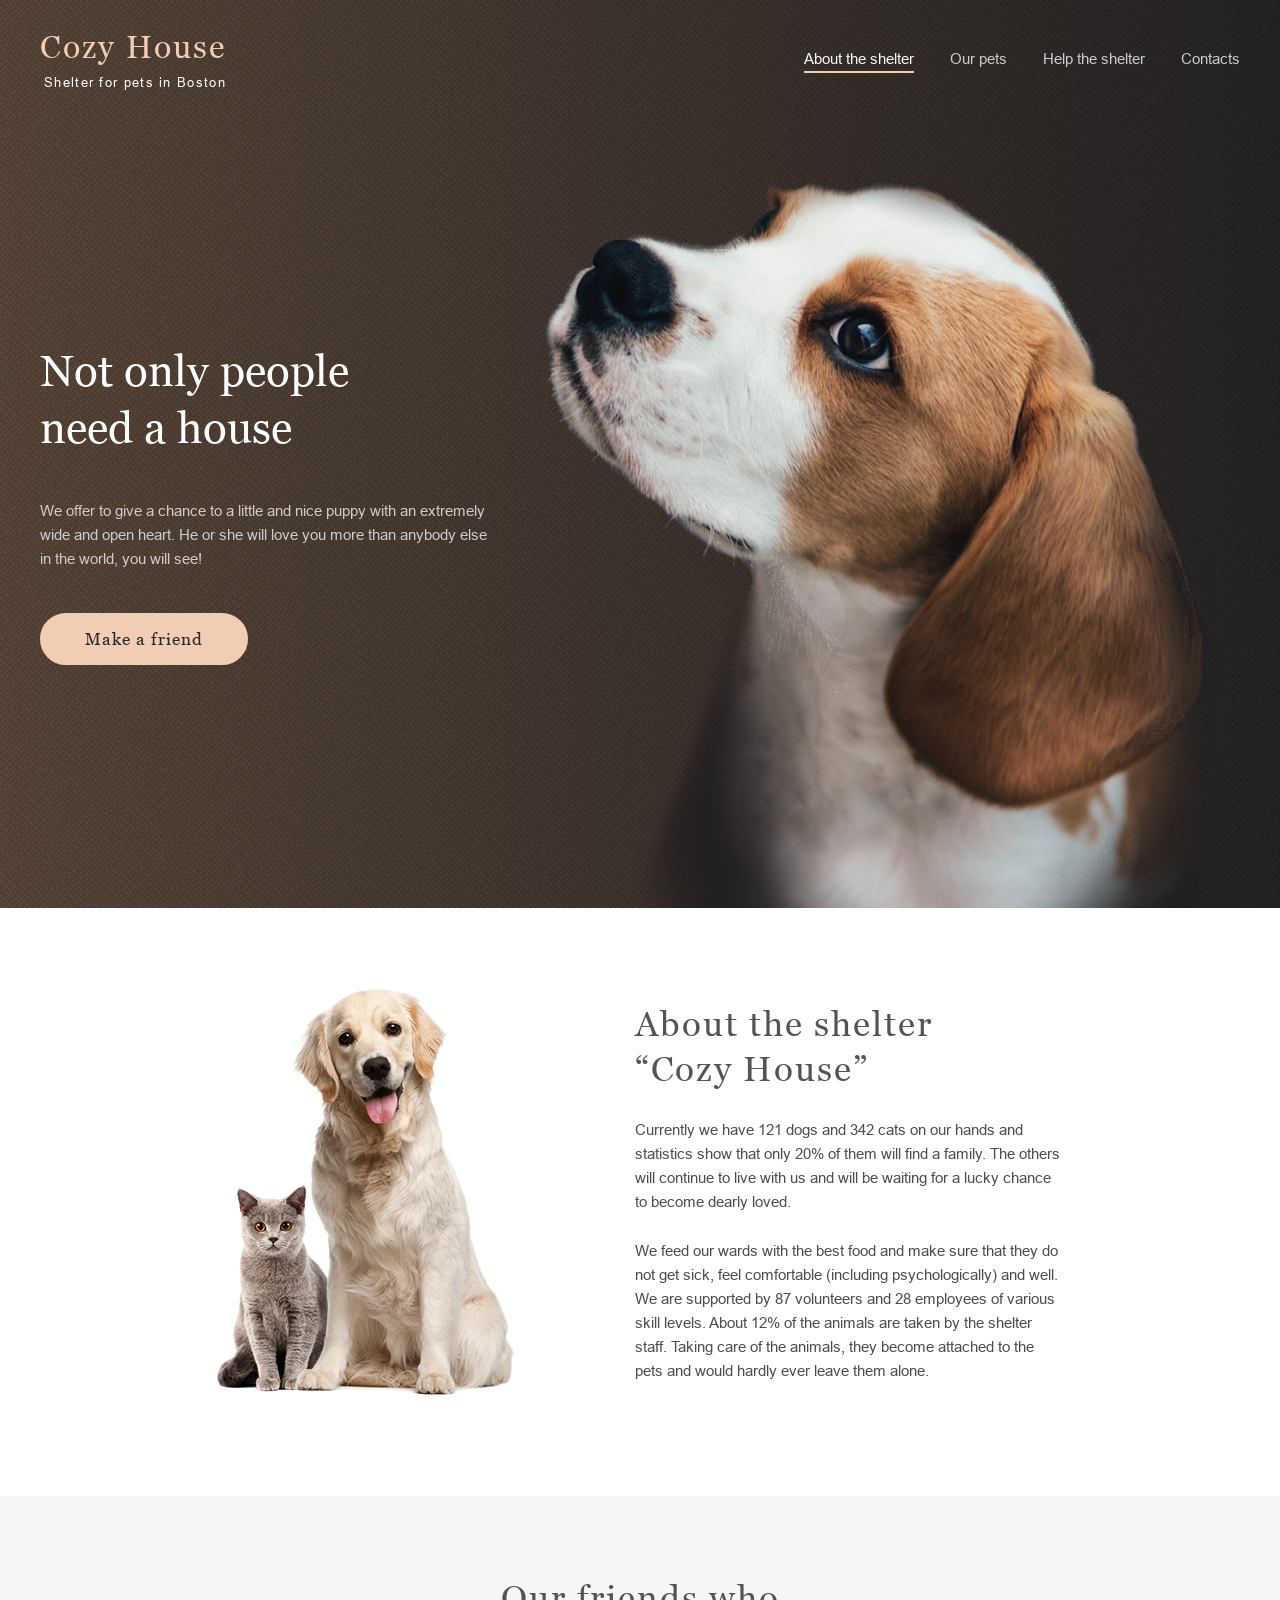
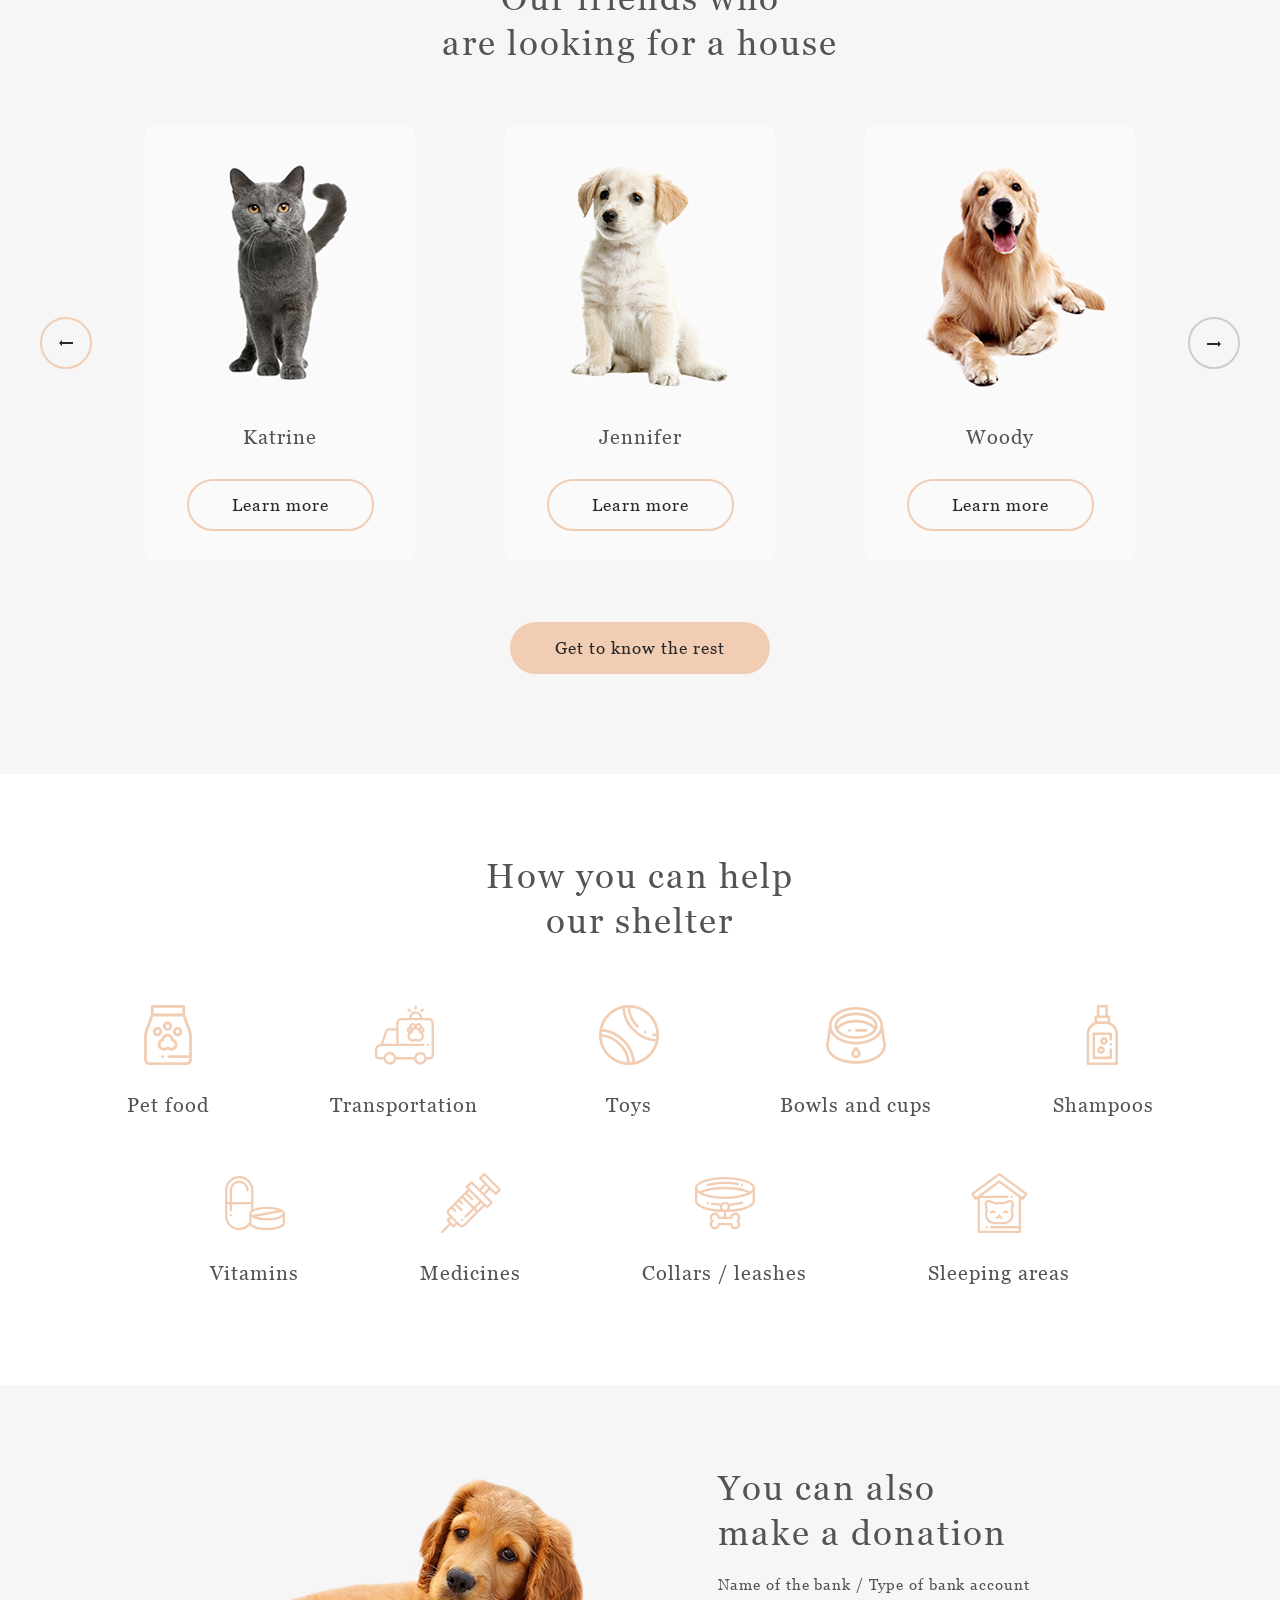
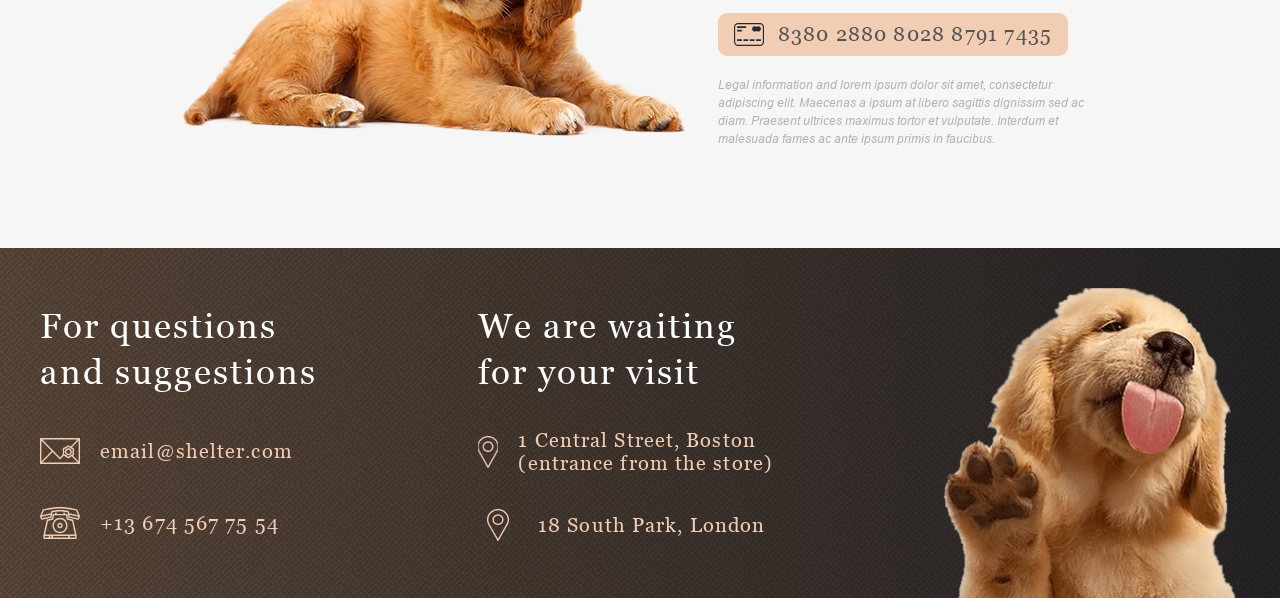
==== index.html @ d70a0813 "fix: add canges for PixelPerfect" ====
<!DOCTYPE html>
<html class="page" lang="en">

<head>
  <meta charset="UTF-8">
  <meta name="viewport" content="width=device-width, initial-scale=1.0">
  <title>Shelter</title>
  <link rel="stylesheet" href="./css/style.css">
</head>

<body class="page__body basic-text">
  <header class="container header dg-dark">
    <a class="logo" href="./index.html" aria-current="page">
      <p class="logo__wrapp">
        <span class="logo-title">Cozy House</span>
        <span class="logo-subtitle">Shelter for pets in Boston</span>
      </p>
    </a>

    <nav class="main-nav">
      <ul class="main-nav__list">
        <li class="main-nab__item">
          <a class="main-nav__link main-nav__link--current basic-text" href="./index.html" aria-current="page">About the
            shelter</a>
        </li>

        <li class="main-nab__item">
          <a class="main-nav__link basic-text" href="./catalog.html">Our pets</a>
        </li>

        <li class="main-nab__item">
          <a class="main-nav__link basic-text" href="#help">Help the shelter</a>
        </li>

        <li class="main-nab__item">
          <a class="main-nav__link basic-text" href="#contacts">Contacts</a>
        </li>
      </ul>
    </nav>
  </header>

  <main class="page__main">
    <section class="hero container dg-dark">
      <h1 class="visually-hidden">Cozy House</h1>

      <div class="hero_wrapp">
        <p class="hero__slogan section-slogan">Not only people <br> need a house</p>
        <p class="hero__text basic-text">We offer to give a chance to a little and nice puppy with an extremely wide and
          open heart. He or she will love you more than anybody else in the world, you will see!</p>

        <a class="button button-text" href="#frends">Make a friend</a>

      </div>
      <img src="./img/start-screen-puppy.png" alt=puppy" width="698" height="728">
    </section>

    <section class="about container">
      <img src="./img/about-pets.png" alt="about-pets" width="300" height="408">

      <div class="about__wrapp">
        <h2 class="about__title section-title">About the shelter <br> “Cozy House”</h2>

        <p class="about__text basic-text basic-text--dark">Currently we have 121 dogs and 342 cats on our hands and
          statistics show that
          only 20% of them will find a
          family. The others will continue to live with us and will be waiting for a lucky chance to become dearly
          loved.
        </p>
        <p class="basic-text basic-text--dark">We feed our wards with the best food and make sure that they do not get
          sick, feel
          comfortable (including
          psychologically) and well. We are supported by 87 volunteers and 28 employees of various skill levels. About
          12%
          of the animals are taken by the shelter staff. Taking care of the animals, they become attached to the pets
          and
          would hardly ever leave them alone.</p>
      </div>
    </section>

    <section class="friends container" id="frends">
      <h2 class="friends__title section-title">Our friends who <br>
        are looking for a house</h2>

      <div class="slider">
        <ul class="friends__list">
          <li class="friends__item">
            <img class="friends__img" src="./img/pets-katrine.png" alt="" width="270" height="270">
            <h3 class="friends__title-card subtitle">Katrine</h3>
            <button class="friends__button button button--second button-text" type="button">Learn more</button>
          </li>

          <li class="friends__item">
            <img class="friends__img" src="./img/pets-jennifer.png" alt="" width="270" height="270">
            <h3 class="friends__title-card subtitle">Jennifer</h3>
            <button class="friends__button button button--second button-text" type="button">Learn more</button>
          </li>

          <li class="friends__item">
            <img class="friends__img" src="./img/pets-woody.png" alt="" width="270" height="270">
            <h3 class="friends__title-card subtitle">Woody</h3>
            <button class="friends__button button button--second button-text" type="button">Learn more</button>
          </li>
        </ul>

        <div class="slider__wrapp">
          <button class="slider__btn slider__btn--left" type="button" >
            <span class="visually-hidden">туда</span>
          </button>

          <button class="slider__btn slider__btn--right-" type="button" disabled>
            <img src="./img/Arrow.svg" alt="сюда">
            <!-- <span class="visually-hidden">сюда</span> -->
          </button>
        </div>
      </div>


      <a class="friends__button button button-text" href="./catalog.html">Get to know the rest</a>
    </section>

    <section class="help container" id="help">
      <h2 class="help__title section-title">How you can help <br>
        our shelter</h2>

      <ul class="help__list">
        <li class="help__item">
          <img src="./img/icons/icon-pet-food.svg" width="60" height="60" alt="">
          <p class="help__title-card subtitle">Pet food </p>
        </li>

        <li class="help__item">
          <img src="./img/icons/icon-transportation.svg" width="60" height="60" alt="">
          <p class="help__title-card subtitle">Transportation</p>
        </li>

        <li class="help__item">
          <img src="./img/icons/icon-toys.svg" width="60" height="60" alt="">
          <p class="help__title-card subtitle">Toys</p>
        </li>

        <li class="help__item">
          <img src="./img/icons/icon-bowls-and-cups.svg" width="60" height="60" alt="">
          <p class="help__title-card subtitle"> Bowls and cups</p>
        </li>

        <li class="help__item">
          <img src="./img/icons/icon-shampoos.svg" width="60" height="60" alt="">
          <p class="help__title-card subtitle"> Shampoos</p>
        </li>

        <li class="help__item">
          <img src="./img/icons/icon-vitamins.svg" width="60" height="60" alt="">
          <p class="help__title-card subtitle">Vitamins</p>
        </li>

        <li class="help__item">
          <img src="./img/icons/icon-medicines.svg" width="60" height="60" alt="">
          <p class="help__title-card subtitle">Medicines</p>
        </li>

        <li class="help__item">
          <img src="./img/icons/icon-collars-leashes.svg" width="60" height="60" alt="">
          <p class="help__title-card subtitle">Collars / leashes</p>
        </li>

        <li class="help__item">
          <img src="./img/icons/icon-sleeping-area.svg" width="60" height="60" alt="">
          <p class="help__title-card subtitle">Sleeping areas</p>
        </li>
      </ul>
    </section>

    <section class="addition container">
      <img class="addition__img" src="./img/donation-dog.png" alt="donation-dog" width="505" height="261">

      <div class="addition__wrapp">
        <h2 class="addition__title section-title">You can also <br> make a donation</h2>

        <p class="bank-text">Name of the bank / Type of bank account</p>
        <a class="addition__button button subtitle" href="#">8380 2880 8028 8791 7435</a>
        <p class="sub-text">
          Legal information and lorem ipsum dolor sit amet, consectetur adipiscing elit. Maecenas a
          ipsum at libero sagittis dignissim sed ac diam. Praesent ultrices maximus tortor et vulputate. Interdum et
          malesuada fames ac ante ipsum primis in faucibus.
        </p>
      </div>

    </section>
  </main>

  <footer class="main-footer container dg-dark" id="contacts">
    <h2 class="visually-hidden section-title section-title--footer">А нужен ли он в футере?</h2>

    <div class="main-footer__wrapp">
      <h3 class="main-footer__title section-title section-title--footer">For questions and suggestions</h3>
      <a class="main-footer__icon main-footer__icon--email subtitle subtitle--contacts"
        href="mailto:email@shelter.com">email@shelter.com</a>
      <a class="main-footer__icon main-footer__icon--tel subtitle subtitle--contacts" href="tel:+136745677554">+13 674
        567 75 54</a>
    </div>

    <div class="main-footer__wrapp main-footer__wrapp--2">
      <h3 class="main-footer__title section-title section-title--footer">We are waiting for your visit</h3>

      <address class="main-footer__icon main-footer__icon--address">
        <a class="subtitle subtitle--contacts" href="#">1 Central Street, Boston (entrance from the store)</a>
      </address>

      <address class="main-footer__icon main-footer__icon--address">
        <a class="subtitle subtitle--contacts" href="#">18 South Park, London </a>
      </address>
    </div>

    <img class="main-footer__img" src="./img/footer-puppy.png" alt="footer-puppy" width="300px" height="310px">
  </footer>

</body>

</html>
---- css/style.css ----
@charset "UTF-8";
/*===================== шрифты ===========================*/
@font-face {
  font-family: "Arial";
  font-style: normal;
  font-weight: 400;
  src: url("../../fonts/ArialMT.woff2") format("woff2"), url("../../fonts/ArialMT.woff") format("woff");
  font-display: swap;
}
@font-face {
  font-family: "Arial";
  font-style: italic;
  font-weight: 400;
  src: url("../../fonts/Arial-ItalicMT.woff2") format("woff2"), url("../../fonts/Arial-ItalicMT.woff") format("woff");
  font-display: swap;
}
@font-face {
  font-family: "Georgia";
  font-style: normal;
  font-weight: 400;
  src: url("../../fonts/Georgia.woff2") format("woff2"), url("../../fonts/Georgia.woff") format("woff");
  font-display: swap;
}
@font-face {
  font-family: "Georgia";
  font-style: normal;
  font-weight: 600;
  src: url("../../fonts/Georgia-Bold.woff2") format("woff2"), url("../../fonts/Georgia-Bold.woff") format("woff");
  font-display: swap;
}
@font-face {
  font-family: "Georgia";
  font-style: italic;
  font-weight: 400;
  src: url("../../fonts/Georgia-Italic.woff2") format("woff2"), url("../../fonts/Georgia-Italic.woff") format("woff");
  font-display: swap;
}
.basic-text {
  margin-top: 0;
  margin-bottom: 0;
  font-family: "Arial", "PT Sans", sans-serif;
  font-size: 15px;
  line-height: 160%;
  font-weight: 400;
  color: #cdcdcd;
  font-style: normal;
}
.basic-text--dark {
  color: #4c4c4c;
}

.section-slogan {
  margin-top: 0;
  margin-bottom: 0;
  font-family: "Georgia", "Roboto", serif;
  font-size: 44px;
  line-height: 130%;
  font-weight: 400;
  color: #ffffff;
  font-style: normal;
}

.section-title {
  /* h2*/
  margin-top: 0;
  margin-bottom: 0;
  font-family: "Georgia", "Roboto", serif;
  font-size: 35px;
  line-height: 130%;
  font-weight: 400;
  color: #545454;
  font-style: normal;
  letter-spacing: 2px;
}
.section-title--footer {
  color: #ffffff;
}

.logo-title {
  margin-top: 0;
  margin-bottom: 0;
  font-family: "Georgia", "Roboto", serif;
  font-size: 32px;
  line-height: 110%;
  font-weight: 400;
  color: #f1cdb3;
  font-style: normal;
  letter-spacing: 2px;
}
.logo-title--catalog {
  color: #545454;
}

.logo-subtitle {
  margin-top: 0;
  margin-bottom: 0;
  font-family: "Arial", "PT Sans", sans-serif;
  font-size: 13px;
  line-height: 120%;
  font-weight: 400;
  color: #ffffff;
  font-style: normal;
  letter-spacing: 1.3px;
  padding-left: 4px;
}
.logo-subtitle--catalog {
  color: #292929;
}

.button-text {
  margin-top: 0;
  margin-bottom: 0;
  font-family: "Georgia", "Roboto", serif;
  font-size: 17px;
  line-height: 130%;
  font-weight: 400;
  color: #292929;
  font-style: normal;
  text-decoration: none;
  letter-spacing: 1px;
}

.subtitle {
  /*h3*/
  margin-top: 0;
  margin-bottom: 0;
  font-family: "Georgia", "Roboto", serif;
  font-size: 20px;
  line-height: 115%;
  font-weight: 400;
  color: #545454;
  font-style: normal;
  letter-spacing: 1px;
}
.subtitle--contacts {
  color: #f1cdb3;
  text-decoration: none;
  letter-spacing: 1.1px;
}

.bank-text {
  margin-top: 0;
  margin-bottom: 0;
  font-family: "Georgia", "Roboto", serif;
  font-size: 15px;
  line-height: 110%;
  font-weight: 400;
  color: #545454;
  font-style: normal;
  letter-spacing: 0.9px;
}

.sub-text {
  margin-top: 0;
  margin-bottom: 0;
  font-family: "Arial", "PT Sans", sans-serif;
  font-size: 12px;
  line-height: 18px;
  font-weight: 400;
  color: #b2b2b2;
  font-style: italic;
}

.visually-hidden {
  position: absolute;
  width: 1px;
  height: 1px;
  margin: -1px;
  border: 0;
  padding: 0;
  white-space: nowrap;
  clip-path: inset(100%);
  clip: rect(0 0 0 0);
  overflow: hidden;
}

.page {
  /*  для стики-футера*/
  height: 100%;
}

.page__body {
  position: relative;
  margin: 0 auto;
  background-color: #9bbaba;
  min-width: 320px;
  max-width: 1280px;
  outline: 1px solid #ff0000;
  /*  для стики-футера*/
  display: flex;
  min-height: 100%;
  flex-direction: column;
}

.container {
  box-sizing: border-box;
  width: 100%;
  margin: 0 auto;
  padding-left: 40px;
  padding-right: 40px;
}

.logo {
  text-decoration: none;
}
.logo:hover {
  opacity: 0.6;
}

.logo__wrapp {
  margin: 0;
  display: flex;
  flex-direction: column;
  gap: 10px;
}

.dg-dark {
  background-color: #211f20;
  background-image: url("../../img/bg/bg-pattern.png"), linear-gradient(to right, #5b483a, #262425);
  background-repeat: repeat;
}

.main-nav__list {
  margin-top: 0;
  margin-bottom: 0;
  padding-left: 0;
  list-style: none;
  display: flex;
  gap: 36px;
}

.main-nav__link {
  display: block;
  padding-top: 16px;
  padding-bottom: 17px;
  color: #cdcdcd;
  text-decoration: none;
}
.main-nav__link:hover {
  color: #ffffff;
}
.main-nav__link--catalog {
  color: #545454;
}
.main-nav__link--catalog:hover {
  color: #292929;
}
.main-nav__link--current {
  color: #fafafa;
}
.main-nav__link--current::after {
  content: "";
  display: block;
  height: 2px;
  width: 100%;
  background-color: #f1cdb3;
}
.main-nav__link--current-catalog {
  color: #292929;
}

.header {
  display: flex;
  align-items: center;
  justify-content: space-between;
  padding-top: 30px;
  padding-bottom: 89px;
}
.header--catalog {
  background-color: #ffffff;
  padding-bottom: 30px;
}

.hero {
  display: flex;
  align-items: start;
  justify-content: space-between;
}

.hero_wrapp {
  margin-top: 163px;
  max-width: 460px;
}

.hero__slogan {
  margin-bottom: 42px;
}

.hero__text {
  margin-bottom: 42px;
}

.button {
  display: block;
  width: -moz-fit-content;
  width: fit-content;
  padding: 13px 43px;
  background-color: #f1cdb3;
  border: 2px solid #f1cdb3;
  border-radius: 100px;
}
.button--second {
  background-color: transparent;
}
.button:not(:disabled):hover {
  cursor: pointer;
  background-color: #fddcc4;
  border-color: #fddcc4;
}

.button-pagination {
  padding: 10px 10px;
  background-color: #f1cdb3;
  border: 2px solid #f1cdb3;
  border-radius: 100%;
}
.button-pagination--second {
  background-color: transparent;
}
.button-pagination:not(:disabled):hover {
  cursor: pointer;
  background-color: #fddcc4;
  border-color: #fddcc4;
}

.button:disabled,
.button-pagination:disabled {
  color: #cdcdcd;
  border-color: #cdcdcd;
  background-color: transparent;
}

.about {
  padding-top: 80px;
  padding-bottom: 100px;
  background-color: #ffffff;
  display: flex;
  align-items: start;
  gap: 120px;
  justify-content: center;
}

.about__wrapp {
  max-width: 430px;
}

.about__title {
  margin-top: 14px;
  margin-bottom: 25px;
}

.about__text {
  margin-bottom: 25px;
}

.friends {
  padding-top: 80px;
  padding-bottom: 100px;
  background-color: #f6f6f6;
}

.friends__title {
  margin: 0 auto 58px;
  width: -moz-fit-content;
  width: fit-content;
  text-align: center;
}

.friends__list {
  margin-top: 0;
  margin-bottom: 0;
  padding-left: 0;
  list-style: none;
  display: flex;
  gap: 90px;
  justify-content: center;
  margin-bottom: 61px;
}
.friends__list--catalog {
  flex-wrap: wrap;
  gap: 30px 40px;
}

.friends__item {
  background-color: #fafafa;
  border-radius: 9px;
  padding-bottom: 30px;
}
.friends__item:hover {
  cursor: pointer;
  background-color: #ffffff;
}
.friends__item:hover :not(:disabled).friends__button {
  background-color: #fddcc4;
  border-color: #fddcc4;
}

.friends__title-card {
  text-align: center;
  margin-bottom: 30px;
}

.friends__img {
  display: block;
  margin-bottom: 31px;
}

.friends__button {
  display: block;
  margin: 0 auto;
  width: -moz-fit-content;
  width: fit-content;
  text-decoration: none;
}

.slider {
  position: relative;
}

.slider__wrapp {
  position: absolute;
  top: 44%;
  width: 100%;
  display: flex;
  justify-content: space-between;
}

.slider__btn {
  display: block;
  width: 52px;
  height: 52px;
  background-repeat: no-repeat;
  background-position: center;
  background-size: 14px 6px;
  background-color: transparent;
  border-radius: 100%;
  border: 2px solid #f1cdb3;
}
.slider__btn--left {
  transform: rotate(180deg);
  background-image: url("../../img/Arrow.svg");
}
.slider__btn--right {
  background-image: url("../../img/Arrow.svg");
}
.slider__btn:not(:disabled):hover {
  cursor: pointer;
  background-color: #fddcc4;
  border-color: #fddcc4;
}
.slider__btn:disabled {
  color: #cdcdcd;
  border-color: #cdcdcd;
  background-color: transparent;
}

.help {
  padding-top: 50px;
  padding-bottom: 100px;
  background-color: #ffffff;
}

.help__title {
  margin-top: 30px;
  text-align: center;
  margin-bottom: 60px;
}

.help__list {
  margin-top: 0;
  margin-bottom: 0;
  padding-left: 0;
  list-style: none;
  display: flex;
  flex-wrap: wrap;
  gap: 56px 121px;
  justify-content: center;
}

.help__item {
  text-align: center;
}

.help__title-card {
  margin-top: 22px;
  text-align: center;
}

.addition {
  padding-top: 81px;
  padding-bottom: 100px;
  background-color: #f6f6f6;
  display: flex;
  gap: 30px;
  justify-content: center;
  align-items: center;
}

.addition__wrapp {
  max-width: 380px;
  display: flex;
  flex-direction: column;
  gap: 20px;
}

.addition__button {
  display: flex;
  align-items: center;
  padding: 8px 14px;
  border-radius: 9px;
  text-decoration: none;
  letter-spacing: 1.2px;
}
.addition__button::before {
  content: "";
  display: inline-block;
  width: 30px;
  height: 23px;
  background-image: url("../../img/icons/credit-card.svg");
  background-repeat: no-repeat;
  background-position: center;
  background-size: contain;
  margin-right: 14px;
}

.main-footer {
  padding-top: 40px;
  display: grid;
  grid-template-columns: auto 1fr 300px;
  gap: 158px;
}

.main-footer__wrapp {
  display: flex;
  flex-direction: column;
  gap: 40px;
  max-width: 280px;
  padding-top: 16px;
}
.main-footer__wrapp--2 {
  gap: 34px;
  max-width: 295px;
}

.main-footer__icon {
  display: flex;
  align-items: center;
  gap: 20px;
}
.main-footer__icon::before {
  box-sizing: border-box;
  content: "";
  width: 40px;
  height: 32px;
  display: inline-block;
  background-repeat: no-repeat;
  background-position: center;
  background-size: 40px 32px;
}
.main-footer__icon--email::before {
  background-image: url("../../img/icons/icon-email.svg");
}
.main-footer__icon--tel::before {
  background-image: url("../../img/icons/icon-phone.svg");
}
.main-footer__icon--address::before {
  width: 40px;
  background-image: url("../../img/icons/icon-marker.png");
  background-size: 22px 32px;
}

.catalog__title {
  text-align: center;
  margin-bottom: 58px;
}

.pagination {
  margin-top: 0;
  margin-bottom: 0;
  padding-left: 0;
  list-style: none;
  display: flex;
  gap: 20px;
  justify-content: center;
}

.pagination__link {
  box-sizing: border-box;
  display: block;
  width: 52px;
  height: 52px;
}
/*# sourceMappingURL=style.css.map */
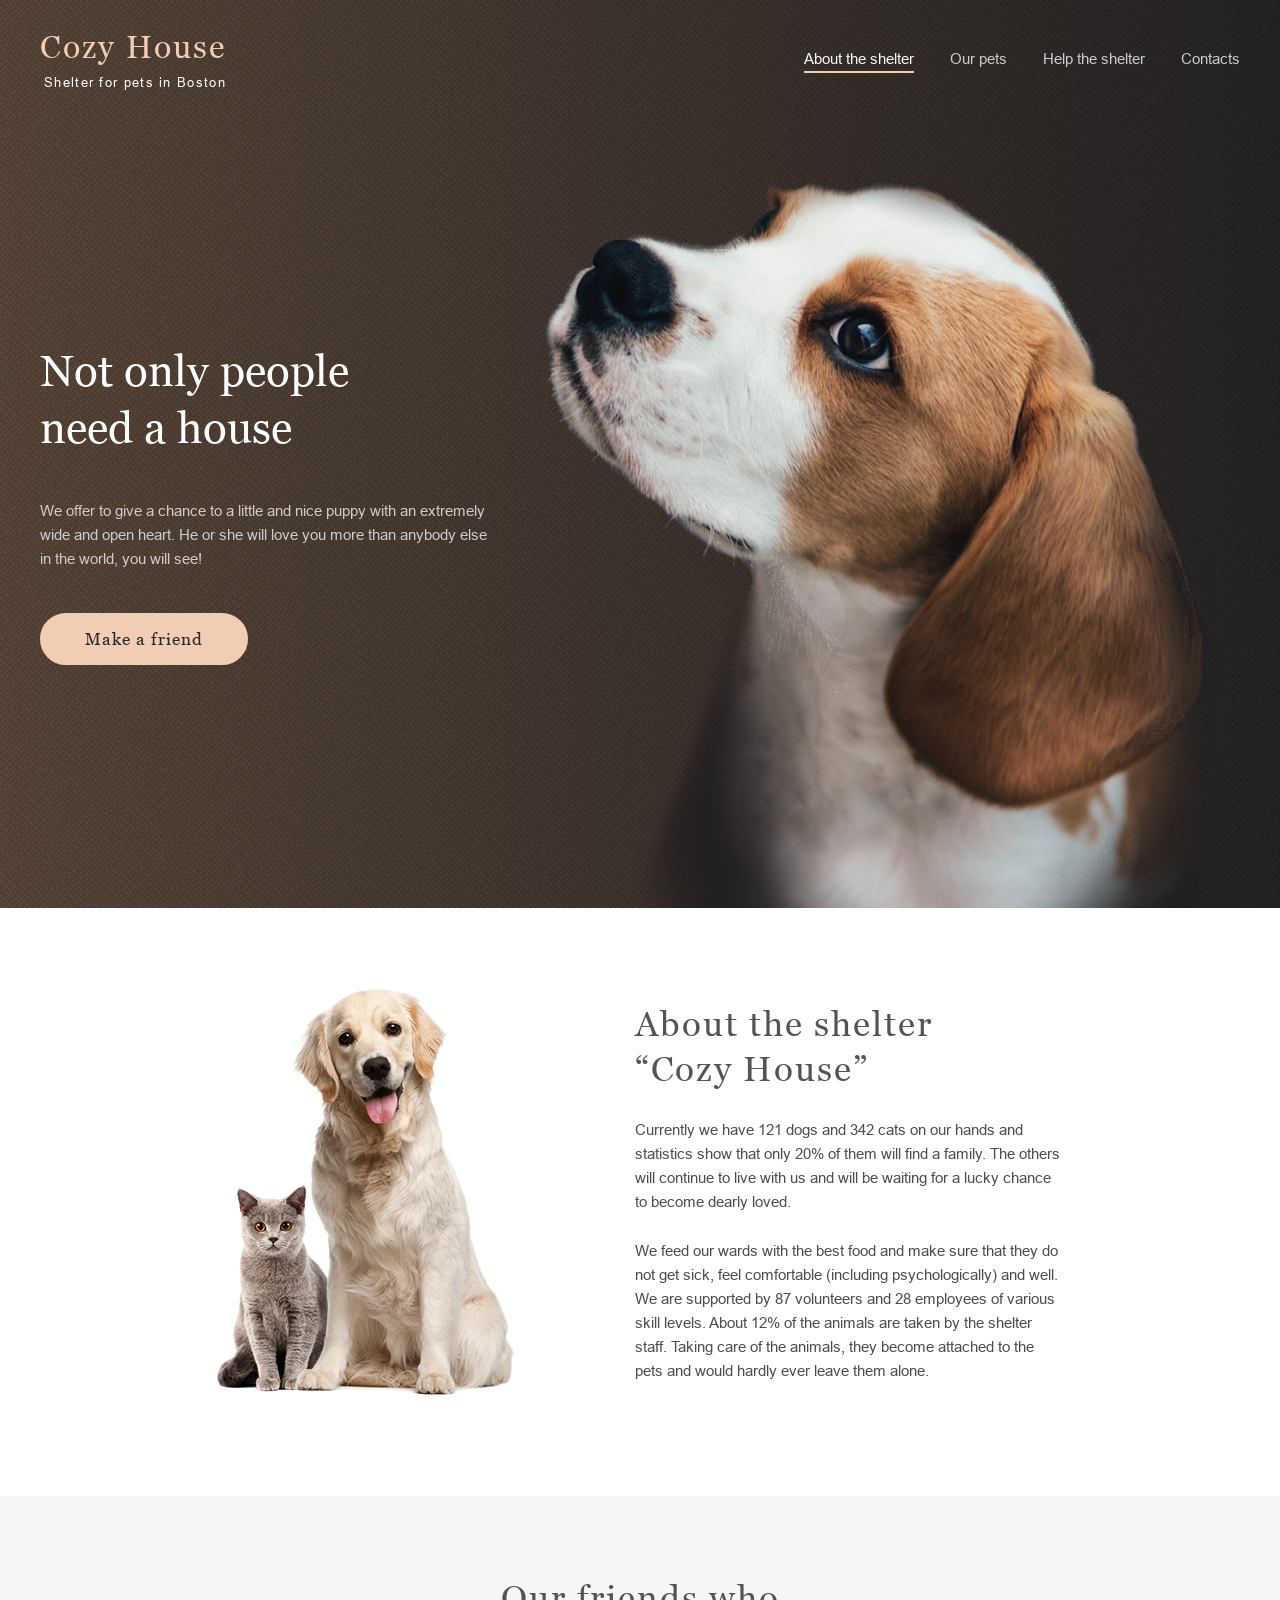
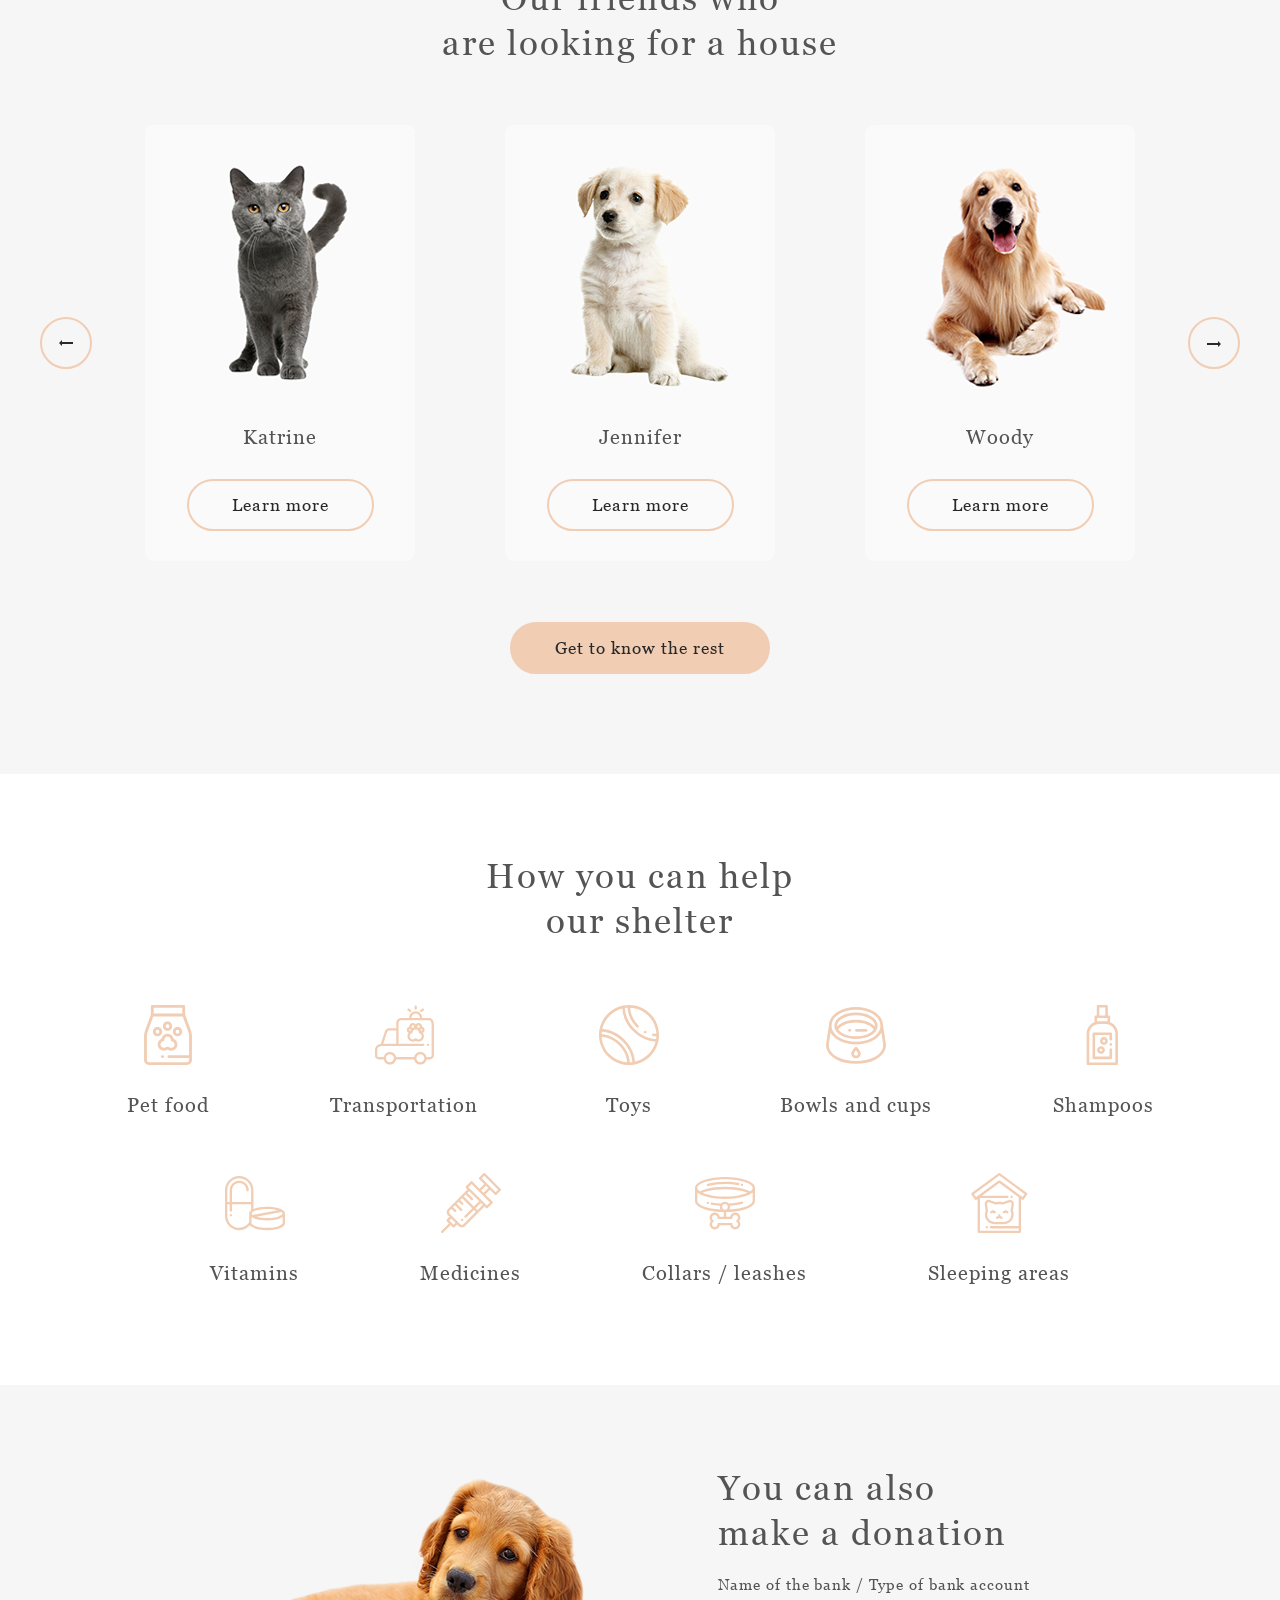
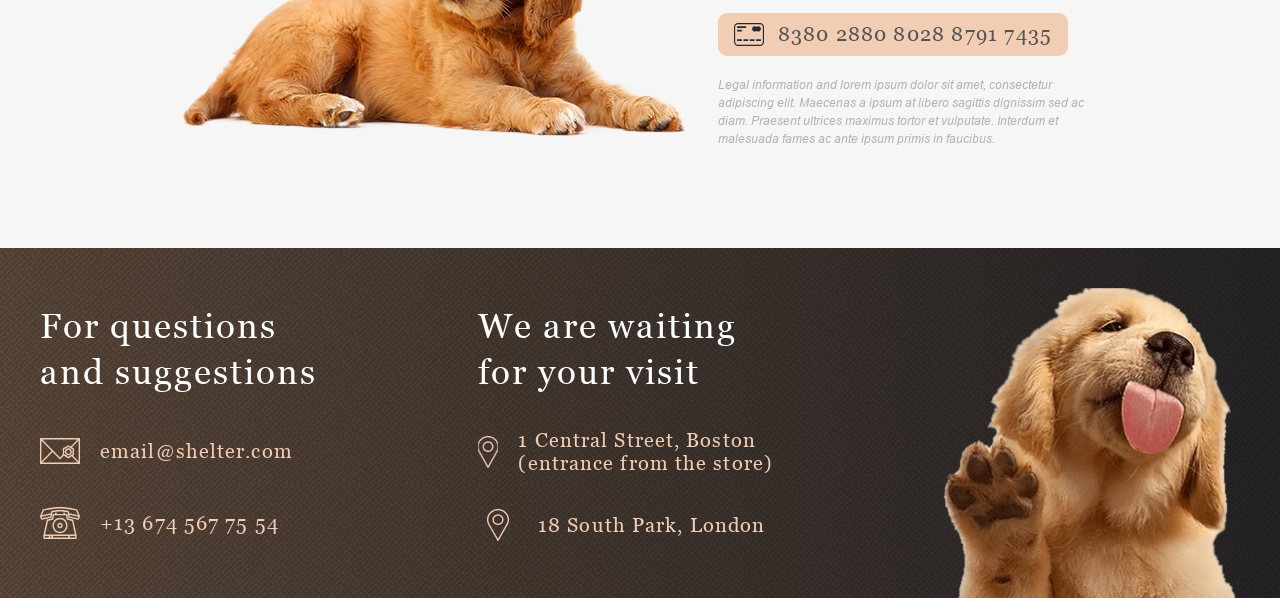
==== commit c38950f3: "fix: correcting" ====
--- a/index.html
+++ b/index.html
@@ -5,11 +5,13 @@
   <meta charset="UTF-8">
   <meta name="viewport" content="width=device-width, initial-scale=1.0">
   <title>Shelter</title>
+  <link rel="icon" href="./favicon.ico">
   <link rel="stylesheet" href="./css/style.css">
 </head>
 
 <body class="page__body basic-text">
-  <header class="container header dg-dark">
+  <header class="dg-dark">
+    <div class="container header">
     <a class="logo" href="./index.html" aria-current="page">
       <p class="logo__wrapp">
         <span class="logo-title">Cozy House</span>
@@ -20,8 +22,7 @@
     <nav class="main-nav">
       <ul class="main-nav__list">
         <li class="main-nab__item">
-          <a class="main-nav__link main-nav__link--current basic-text" href="./index.html" aria-current="page">About the
-            shelter</a>
+          <a class="main-nav__link main-nav__link--current basic-text" href="#">About the shelter</a>
         </li>
 
         <li class="main-nab__item">
@@ -37,10 +38,12 @@
         </li>
       </ul>
     </nav>
+    </div>
   </header>
 
   <main class="page__main">
-    <section class="hero container dg-dark">
+    <section class="dg-dark">
+      <div class="hero container">
       <h1 class="visually-hidden">Cozy House</h1>
 
       <div class="hero_wrapp">
@@ -52,9 +55,11 @@
 
       </div>
       <img src="./img/start-screen-puppy.png" alt=puppy" width="698" height="728">
-    </section>
-
-    <section class="about container">
+      </div>
+    </section>
+
+    <section class="about">
+      <div class="about__container container">
       <img src="./img/about-pets.png" alt="about-pets" width="300" height="408">
 
       <div class="about__wrapp">
@@ -75,9 +80,11 @@
           and
           would hardly ever leave them alone.</p>
       </div>
-    </section>
-
-    <section class="friends container" id="frends">
+      </div>
+    </section>
+
+    <section class="friends" id="frends">
+      <div class="container">
       <h2 class="friends__title section-title">Our friends who <br>
         are looking for a house</h2>
 
@@ -107,19 +114,20 @@
             <span class="visually-hidden">туда</span>
           </button>
 
-          <button class="slider__btn slider__btn--right-" type="button" disabled>
+          <button class="slider__btn slider__btn--right-" type="button">
             <img src="./img/Arrow.svg" alt="сюда">
             <!-- <span class="visually-hidden">сюда</span> -->
           </button>
         </div>
       </div>
 
-
       <a class="friends__button button button-text" href="./catalog.html">Get to know the rest</a>
-    </section>
-
-    <section class="help container" id="help">
-      <h2 class="help__title section-title">How you can help <br>
+      </div>
+    </section>
+
+    <section class="help" id="help">
+      <div class="container">
+        <h2 class="help__title section-title">How you can help <br>
         our shelter</h2>
 
       <ul class="help__list">
@@ -168,9 +176,11 @@
           <p class="help__title-card subtitle">Sleeping areas</p>
         </li>
       </ul>
-    </section>
-
-    <section class="addition container">
+      </div>
+    </section>
+
+    <section class="addition">
+      <div class="addition__container container">
       <img class="addition__img" src="./img/donation-dog.png" alt="donation-dog" width="505" height="261">
 
       <div class="addition__wrapp">
@@ -184,11 +194,12 @@
           malesuada fames ac ante ipsum primis in faucibus.
         </p>
       </div>
-
+      </div>
     </section>
   </main>
 
-  <footer class="main-footer container dg-dark" id="contacts">
+  <footer class="dg-dark" id="contacts">
+    <div class=" main-footer container">
     <h2 class="visually-hidden section-title section-title--footer">А нужен ли он в футере?</h2>
 
     <div class="main-footer__wrapp">
@@ -212,6 +223,7 @@
     </div>
 
     <img class="main-footer__img" src="./img/footer-puppy.png" alt="footer-puppy" width="300px" height="310px">
+    </div>
   </footer>
 
 </body>
--- a/css/style.css
+++ b/css/style.css
@@ -4,35 +4,36 @@
   font-family: "Arial";
   font-style: normal;
   font-weight: 400;
-  src: url("../../fonts/ArialMT.woff2") format("woff2"), url("../../fonts/ArialMT.woff") format("woff");
+  src: url("../fonts/ArialMT.woff2") format("woff2"),
+   url("../fonts/ArialMT.woff") format("woff");
   font-display: swap;
 }
 @font-face {
   font-family: "Arial";
   font-style: italic;
   font-weight: 400;
-  src: url("../../fonts/Arial-ItalicMT.woff2") format("woff2"), url("../../fonts/Arial-ItalicMT.woff") format("woff");
+  src: url("../fonts/Arial-ItalicMT.woff2") format("woff2"), url("../fonts/Arial-ItalicMT.woff") format("woff");
   font-display: swap;
 }
 @font-face {
   font-family: "Georgia";
   font-style: normal;
   font-weight: 400;
-  src: url("../../fonts/Georgia.woff2") format("woff2"), url("../../fonts/Georgia.woff") format("woff");
+  src: url("../fonts/Georgia.woff2") format("woff2"), url("../fonts/Georgia.woff") format("woff");
   font-display: swap;
 }
 @font-face {
   font-family: "Georgia";
   font-style: normal;
   font-weight: 600;
-  src: url("../../fonts/Georgia-Bold.woff2") format("woff2"), url("../../fonts/Georgia-Bold.woff") format("woff");
+  src: url("../fonts/Georgia-Bold.woff2") format("woff2"), url("../../fonts/Georgia-Bold.woff") format("woff");
   font-display: swap;
 }
 @font-face {
   font-family: "Georgia";
   font-style: italic;
   font-weight: 400;
-  src: url("../../fonts/Georgia-Italic.woff2") format("woff2"), url("../../fonts/Georgia-Italic.woff") format("woff");
+  src: url("../fonts/Georgia-Italic.woff2") format("woff2"), url("../fonts/Georgia-Italic.woff") format("woff");
   font-display: swap;
 }
 .basic-text {
@@ -184,8 +185,8 @@
   margin: 0 auto;
   background-color: #9bbaba;
   min-width: 320px;
-  max-width: 1280px;
-  outline: 1px solid #ff0000;
+  /* max-width: 1280px; */
+  /* outline: 1px solid #ff0000; */
   /*  для стики-футера*/
   display: flex;
   min-height: 100%;
@@ -198,6 +199,8 @@
   margin: 0 auto;
   padding-left: 40px;
   padding-right: 40px;
+
+  max-width: 1280px;
 }
 
 .logo {
@@ -216,7 +219,7 @@
 
 .dg-dark {
   background-color: #211f20;
-  background-image: url("../../img/bg/bg-pattern.png"), linear-gradient(to right, #5b483a, #262425);
+  background-image: url("../img/bg/bg-pattern.png"), linear-gradient(to right, #5b483a, #262425);
   background-repeat: repeat;
 }
 
@@ -247,6 +250,7 @@
 }
 .main-nav__link--current {
   color: #fafafa;
+  cursor: default;
 }
 .main-nav__link--current::after {
   content: "";
@@ -334,6 +338,10 @@
   padding-top: 80px;
   padding-bottom: 100px;
   background-color: #ffffff;
+
+}
+
+.about__container {
   display: flex;
   align-items: start;
   gap: 120px;
@@ -389,6 +397,7 @@
 .friends__item:hover {
   cursor: pointer;
   background-color: #ffffff;
+  box-shadow: 0 2px 35px 14px rgba(13, 13, 13, 0.04);
 }
 .friends__item:hover :not(:disabled).friends__button {
   background-color: #fddcc4;
@@ -438,10 +447,10 @@
 }
 .slider__btn--left {
   transform: rotate(180deg);
-  background-image: url("../../img/Arrow.svg");
+  background-image: url("../img/Arrow.svg");
 }
 .slider__btn--right {
-  background-image: url("../../img/Arrow.svg");
+  background-image: url("../img/Arrow.svg");
 }
 .slider__btn:not(:disabled):hover {
   cursor: pointer;
@@ -490,6 +499,10 @@
   padding-top: 81px;
   padding-bottom: 100px;
   background-color: #f6f6f6;
+
+}
+
+.addition__container {
   display: flex;
   gap: 30px;
   justify-content: center;
@@ -516,7 +529,7 @@
   display: inline-block;
   width: 30px;
   height: 23px;
-  background-image: url("../../img/icons/credit-card.svg");
+  background-image: url("../img/icons/credit-card.svg");
   background-repeat: no-repeat;
   background-position: center;
   background-size: contain;
@@ -558,14 +571,14 @@
   background-size: 40px 32px;
 }
 .main-footer__icon--email::before {
-  background-image: url("../../img/icons/icon-email.svg");
+  background-image: url("../img/icons/icon-email.svg");
 }
 .main-footer__icon--tel::before {
-  background-image: url("../../img/icons/icon-phone.svg");
+  background-image: url("../img/icons/icon-phone.svg");
 }
 .main-footer__icon--address::before {
   width: 40px;
-  background-image: url("../../img/icons/icon-marker.png");
+  background-image: url("../img/icons/icon-marker.png");
   background-size: 22px 32px;
 }
 
@@ -590,4 +603,4 @@
   width: 52px;
   height: 52px;
 }
-/*# sourceMappingURL=style.css.map */+/*# sourceMappingURL=style.css.map */
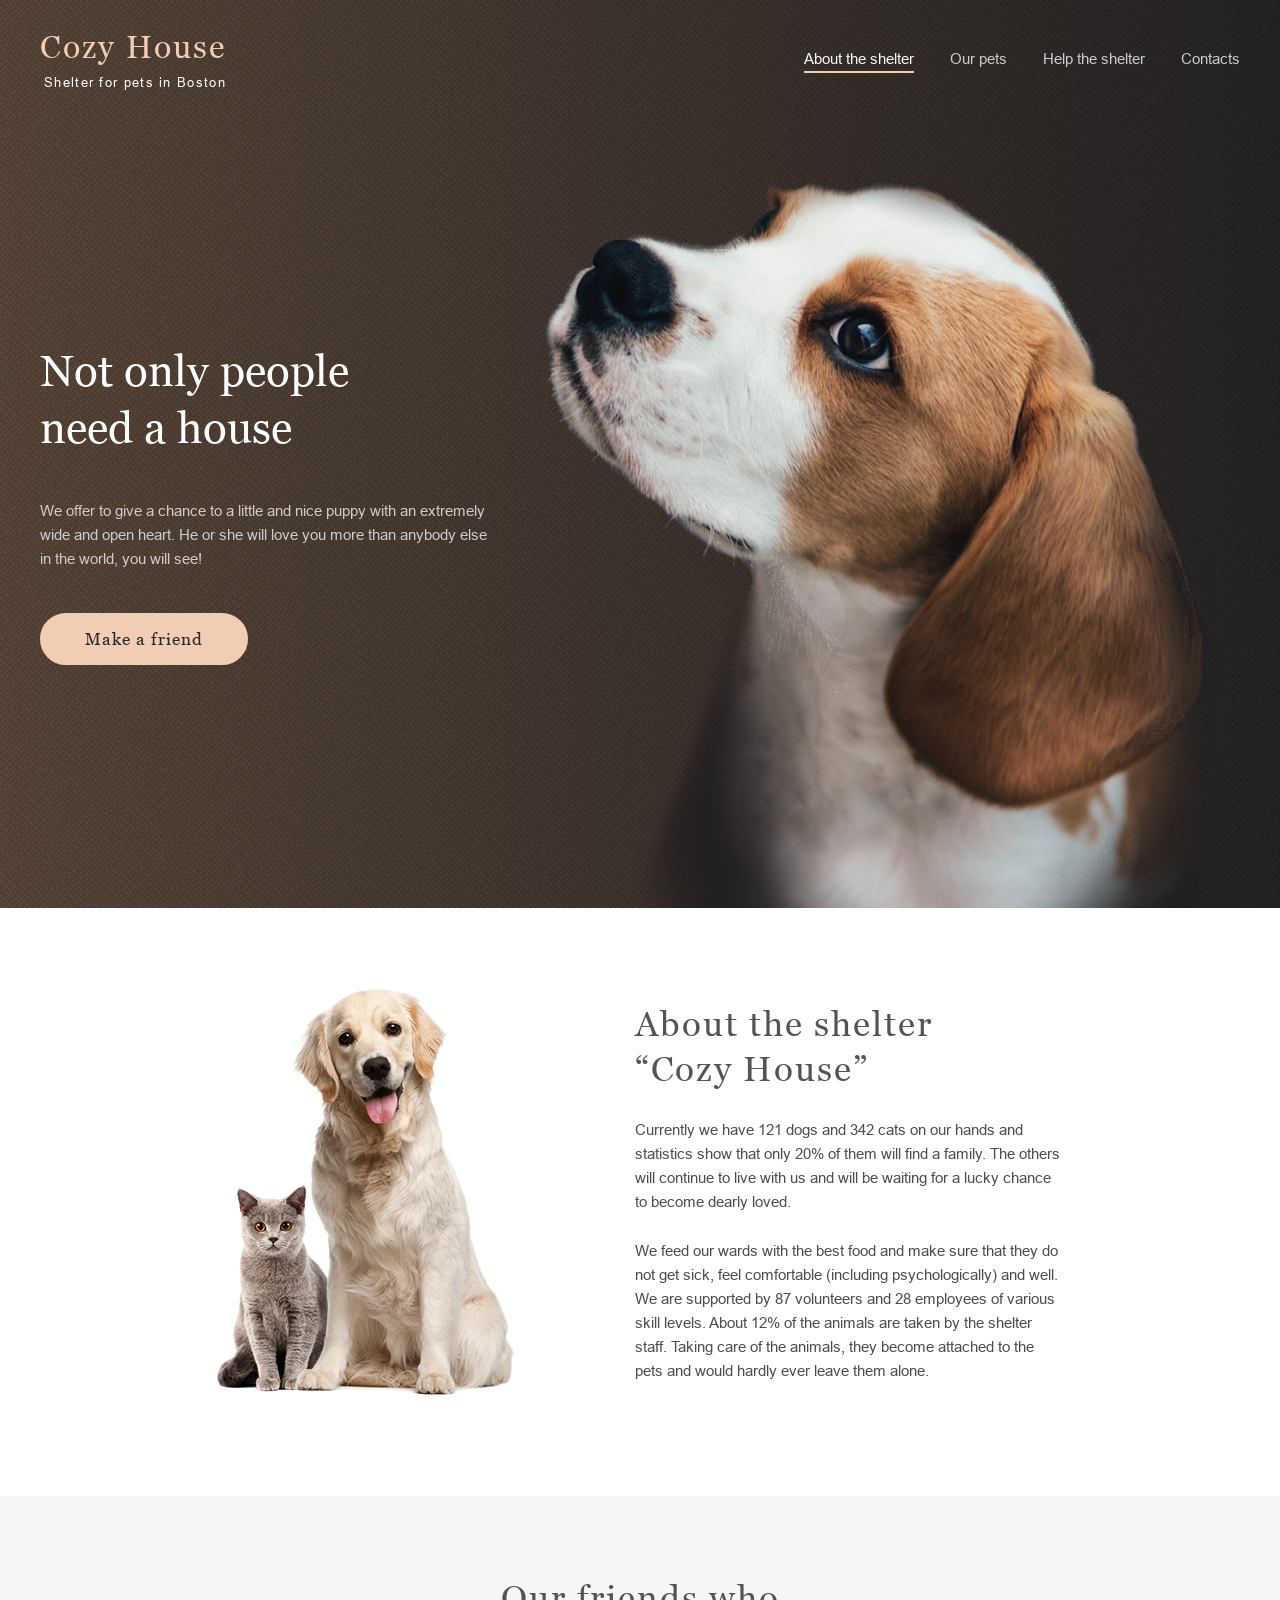
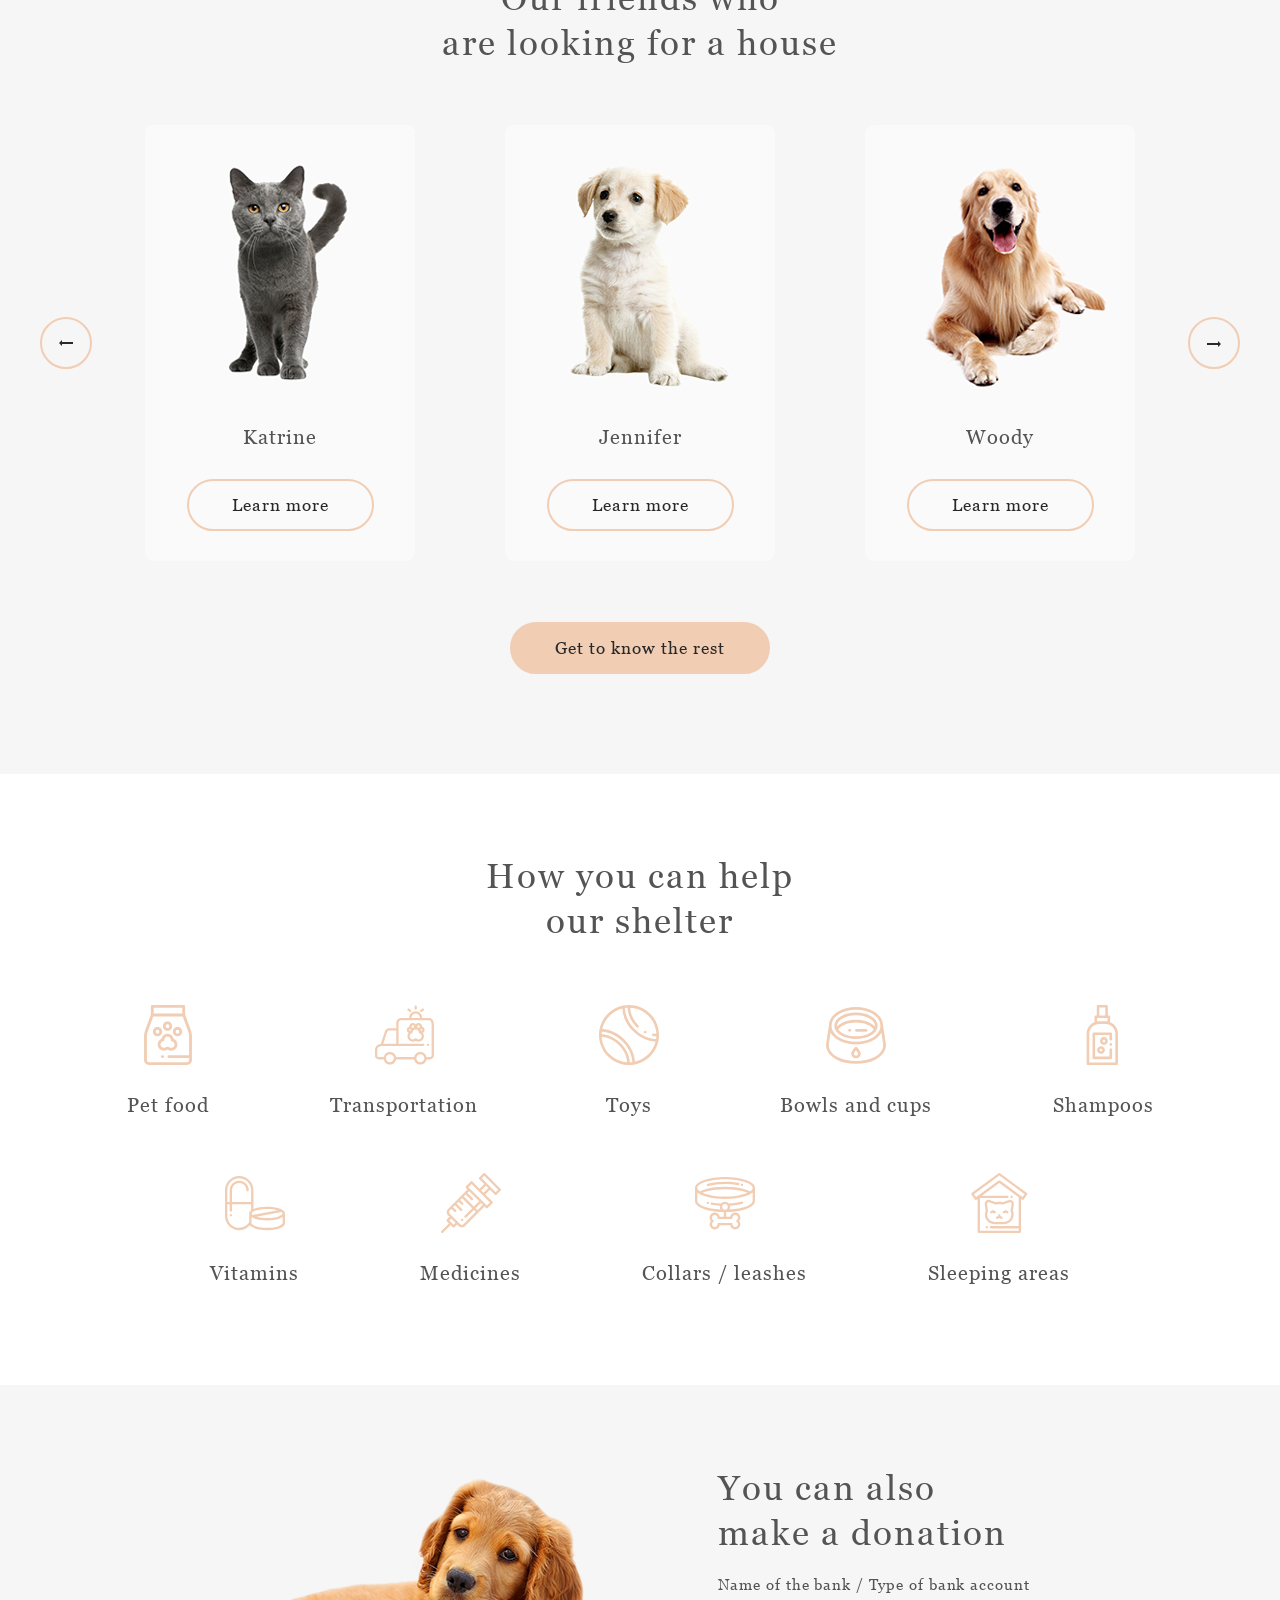
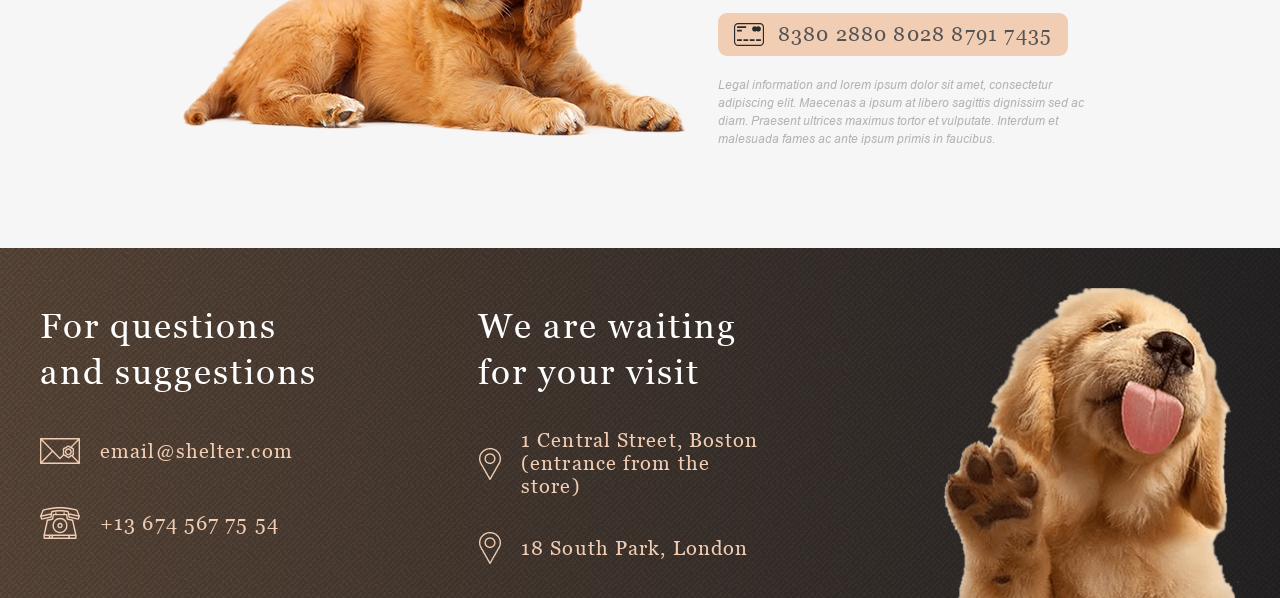
==== commit 8faca5d3: "feix: correction of markers" ====
--- a/index.html
+++ b/index.html
@@ -10,219 +10,234 @@
 </head>
 
 <body class="page__body basic-text">
-  <header class="dg-dark">
-    <div class="container header">
-    <a class="logo" href="./index.html" aria-current="page">
-      <p class="logo__wrapp">
-        <span class="logo-title">Cozy House</span>
-        <span class="logo-subtitle">Shelter for pets in Boston</span>
-      </p>
-    </a>
-
-    <nav class="main-nav">
-      <ul class="main-nav__list">
-        <li class="main-nab__item">
-          <a class="main-nav__link main-nav__link--current basic-text" href="#">About the shelter</a>
-        </li>
-
-        <li class="main-nab__item">
-          <a class="main-nav__link basic-text" href="./catalog.html">Our pets</a>
-        </li>
-
-        <li class="main-nab__item">
-          <a class="main-nav__link basic-text" href="#help">Help the shelter</a>
-        </li>
-
-        <li class="main-nab__item">
-          <a class="main-nav__link basic-text" href="#contacts">Contacts</a>
-        </li>
-      </ul>
-    </nav>
+  <header class="header dg-dark">
+    <div class="header__container container">
+      <a class="logo" href="#">
+        <p class="logo__wrapp">
+          <span class="logo-title">Cozy House</span>
+          <span class="logo-subtitle">Shelter for pets in Boston</span>
+        </p>
+      </a>
+
+      <nav class="main-nav">
+        <ul class="main-nav__list">
+          <li class="main-nab__item">
+            <a class="main-nav__link main-nav__link--current basic-text" href="#">About the shelter</a>
+          </li>
+
+          <li class="main-nab__item">
+            <a class="main-nav__link basic-text" href="./catalog.html">Our pets</a>
+          </li>
+
+          <li class="main-nab__item">
+            <a class="main-nav__link basic-text" href="#help">Help the shelter</a>
+          </li>
+
+          <li class="main-nab__item">
+            <a class="main-nav__link basic-text" href="#contacts">Contacts</a>
+          </li>
+        </ul>
+      </nav>
     </div>
   </header>
 
   <main class="page__main">
     <section class="dg-dark">
       <div class="hero container">
-      <h1 class="visually-hidden">Cozy House</h1>
-
-      <div class="hero_wrapp">
-        <p class="hero__slogan section-slogan">Not only people <br> need a house</p>
-        <p class="hero__text basic-text">We offer to give a chance to a little and nice puppy with an extremely wide and
-          open heart. He or she will love you more than anybody else in the world, you will see!</p>
-
-        <a class="button button-text" href="#frends">Make a friend</a>
-
-      </div>
-      <img src="./img/start-screen-puppy.png" alt=puppy" width="698" height="728">
+        <h1 class="visually-hidden">Cozy House</h1>
+
+        <div class="hero_wrapp">
+          <p class="hero__slogan section-slogan">Not only people <br> need a house</p>
+          <p class="hero__text basic-text">We offer to give a chance to a little and nice puppy with an extremely wide
+            and
+            open heart. He or she will love you more than anybody else in the world, you will see!</p>
+
+          <a class="button button-text" href="#frends">Make a friend</a>
+
+        </div>
+        <img src="./img/start-screen-puppy.png" alt="puppy" width="698" height="728">
       </div>
     </section>
 
     <section class="about">
       <div class="about__container container">
-      <img src="./img/about-pets.png" alt="about-pets" width="300" height="408">
-
-      <div class="about__wrapp">
-        <h2 class="about__title section-title">About the shelter <br> “Cozy House”</h2>
-
-        <p class="about__text basic-text basic-text--dark">Currently we have 121 dogs and 342 cats on our hands and
-          statistics show that
-          only 20% of them will find a
-          family. The others will continue to live with us and will be waiting for a lucky chance to become dearly
-          loved.
-        </p>
-        <p class="basic-text basic-text--dark">We feed our wards with the best food and make sure that they do not get
-          sick, feel
-          comfortable (including
-          psychologically) and well. We are supported by 87 volunteers and 28 employees of various skill levels. About
-          12%
-          of the animals are taken by the shelter staff. Taking care of the animals, they become attached to the pets
-          and
-          would hardly ever leave them alone.</p>
-      </div>
+        <img src="./img/about-pets.png" alt="about-pets" width="300" height="408">
+
+        <div class="about__wrapp">
+          <h2 class="about__title section-title">About the shelter <br> “Cozy House”</h2>
+
+          <p class="about__text basic-text basic-text--dark">Currently we have 121 dogs and 342 cats on our hands and
+            statistics show that
+            only 20% of them will find a
+            family. The others will continue to live with us and will be waiting for a lucky chance to become dearly
+            loved.
+          </p>
+          <p class="basic-text basic-text--dark">We feed our wards with the best food and make sure that they do not get
+            sick, feel
+            comfortable (including
+            psychologically) and well. We are supported by 87 volunteers and 28 employees of various skill levels. About
+            12%
+            of the animals are taken by the shelter staff. Taking care of the animals, they become attached to the pets
+            and
+            would hardly ever leave them alone.</p>
+        </div>
       </div>
     </section>
 
     <section class="friends" id="frends">
       <div class="container">
-      <h2 class="friends__title section-title">Our friends who <br>
-        are looking for a house</h2>
-
-      <div class="slider">
-        <ul class="friends__list">
-          <li class="friends__item">
-            <img class="friends__img" src="./img/pets-katrine.png" alt="" width="270" height="270">
-            <h3 class="friends__title-card subtitle">Katrine</h3>
-            <button class="friends__button button button--second button-text" type="button">Learn more</button>
-          </li>
-
-          <li class="friends__item">
-            <img class="friends__img" src="./img/pets-jennifer.png" alt="" width="270" height="270">
-            <h3 class="friends__title-card subtitle">Jennifer</h3>
-            <button class="friends__button button button--second button-text" type="button">Learn more</button>
-          </li>
-
-          <li class="friends__item">
-            <img class="friends__img" src="./img/pets-woody.png" alt="" width="270" height="270">
-            <h3 class="friends__title-card subtitle">Woody</h3>
-            <button class="friends__button button button--second button-text" type="button">Learn more</button>
-          </li>
-        </ul>
-
-        <div class="slider__wrapp">
-          <button class="slider__btn slider__btn--left" type="button" >
-            <span class="visually-hidden">туда</span>
-          </button>
-
-          <button class="slider__btn slider__btn--right-" type="button">
-            <img src="./img/Arrow.svg" alt="сюда">
-            <!-- <span class="visually-hidden">сюда</span> -->
-          </button>
-        </div>
-      </div>
-
-      <a class="friends__button button button-text" href="./catalog.html">Get to know the rest</a>
+        <h2 class="friends__title section-title">Our friends who <br>
+          are looking for a house</h2>
+
+        <div class="slider">
+          <ul class="friends__list">
+            <li class="friends__item">
+              <img class="friends__img" src="./img/pets-katrine.png" alt="" width="270" height="270">
+              <h3 class="friends__title-card subtitle">Katrine</h3>
+              <button class="friends__button button button--second button-text" type="button">Learn more</button>
+            </li>
+
+            <li class="friends__item">
+              <img class="friends__img" src="./img/pets-jennifer.png" alt="" width="270" height="270">
+              <h3 class="friends__title-card subtitle">Jennifer</h3>
+              <button class="friends__button button button--second button-text" type="button">Learn more</button>
+            </li>
+
+            <li class="friends__item">
+              <img class="friends__img" src="./img/pets-woody.png" alt="" width="270" height="270">
+              <h3 class="friends__title-card subtitle">Woody</h3>
+              <button class="friends__button button button--second button-text" type="button">Learn more</button>
+            </li>
+          </ul>
+
+          <div class="slider__wrapp">
+            <button class="slider__btn slider__btn--left" type="button">
+              <span class="visually-hidden">туда</span>
+            </button>
+
+            <button class="slider__btn slider__btn--right-" type="button">
+              <img src="./img/Arrow.svg" alt="сюда">
+              <!-- <span class="visually-hidden">сюда</span> -->
+            </button>
+          </div>
+        </div>
+
+        <a class="friends__button button button-text" href="./catalog.html">Get to know the rest</a>
       </div>
     </section>
 
     <section class="help" id="help">
       <div class="container">
         <h2 class="help__title section-title">How you can help <br>
-        our shelter</h2>
-
-      <ul class="help__list">
-        <li class="help__item">
-          <img src="./img/icons/icon-pet-food.svg" width="60" height="60" alt="">
-          <p class="help__title-card subtitle">Pet food </p>
-        </li>
-
-        <li class="help__item">
-          <img src="./img/icons/icon-transportation.svg" width="60" height="60" alt="">
-          <p class="help__title-card subtitle">Transportation</p>
-        </li>
-
-        <li class="help__item">
-          <img src="./img/icons/icon-toys.svg" width="60" height="60" alt="">
-          <p class="help__title-card subtitle">Toys</p>
-        </li>
-
-        <li class="help__item">
-          <img src="./img/icons/icon-bowls-and-cups.svg" width="60" height="60" alt="">
-          <p class="help__title-card subtitle"> Bowls and cups</p>
-        </li>
-
-        <li class="help__item">
-          <img src="./img/icons/icon-shampoos.svg" width="60" height="60" alt="">
-          <p class="help__title-card subtitle"> Shampoos</p>
-        </li>
-
-        <li class="help__item">
-          <img src="./img/icons/icon-vitamins.svg" width="60" height="60" alt="">
-          <p class="help__title-card subtitle">Vitamins</p>
-        </li>
-
-        <li class="help__item">
-          <img src="./img/icons/icon-medicines.svg" width="60" height="60" alt="">
-          <p class="help__title-card subtitle">Medicines</p>
-        </li>
-
-        <li class="help__item">
-          <img src="./img/icons/icon-collars-leashes.svg" width="60" height="60" alt="">
-          <p class="help__title-card subtitle">Collars / leashes</p>
-        </li>
-
-        <li class="help__item">
-          <img src="./img/icons/icon-sleeping-area.svg" width="60" height="60" alt="">
-          <p class="help__title-card subtitle">Sleeping areas</p>
-        </li>
-      </ul>
+          our shelter</h2>
+
+        <ul class="help__list">
+          <li class="help__item">
+            <img src="./img/icons/icon-pet-food.svg" width="60" height="60" alt="">
+            <p class="help__title-card subtitle">Pet food </p>
+          </li>
+
+          <li class="help__item">
+            <img src="./img/icons/icon-transportation.svg" width="60" height="60" alt="">
+            <p class="help__title-card subtitle">Transportation</p>
+          </li>
+
+          <li class="help__item">
+            <img src="./img/icons/icon-toys.svg" width="60" height="60" alt="">
+            <p class="help__title-card subtitle">Toys</p>
+          </li>
+
+          <li class="help__item">
+            <img src="./img/icons/icon-bowls-and-cups.svg" width="60" height="60" alt="">
+            <p class="help__title-card subtitle"> Bowls and cups</p>
+          </li>
+
+          <li class="help__item">
+            <img src="./img/icons/icon-shampoos.svg" width="60" height="60" alt="">
+            <p class="help__title-card subtitle"> Shampoos</p>
+          </li>
+
+          <li class="help__item">
+            <img src="./img/icons/icon-vitamins.svg" width="60" height="60" alt="">
+            <p class="help__title-card subtitle">Vitamins</p>
+          </li>
+
+          <li class="help__item">
+            <img src="./img/icons/icon-medicines.svg" width="60" height="60" alt="">
+            <p class="help__title-card subtitle">Medicines</p>
+          </li>
+
+          <li class="help__item">
+            <img src="./img/icons/icon-collars-leashes.svg" width="60" height="60" alt="">
+            <p class="help__title-card subtitle">Collars / leashes</p>
+          </li>
+
+          <li class="help__item">
+            <img src="./img/icons/icon-sleeping-area.svg" width="60" height="60" alt="">
+            <p class="help__title-card subtitle">Sleeping areas</p>
+          </li>
+        </ul>
       </div>
     </section>
 
     <section class="addition">
       <div class="addition__container container">
-      <img class="addition__img" src="./img/donation-dog.png" alt="donation-dog" width="505" height="261">
-
-      <div class="addition__wrapp">
-        <h2 class="addition__title section-title">You can also <br> make a donation</h2>
-
-        <p class="bank-text">Name of the bank / Type of bank account</p>
-        <a class="addition__button button subtitle" href="#">8380 2880 8028 8791 7435</a>
-        <p class="sub-text">
-          Legal information and lorem ipsum dolor sit amet, consectetur adipiscing elit. Maecenas a
-          ipsum at libero sagittis dignissim sed ac diam. Praesent ultrices maximus tortor et vulputate. Interdum et
-          malesuada fames ac ante ipsum primis in faucibus.
-        </p>
-      </div>
+        <img class="addition__img" src="./img/donation-dog.png" alt="donation-dog" width="505" height="261">
+
+        <div class="addition__wrapp">
+          <h2 class="addition__title section-title">You can also <br> make a donation</h2>
+
+          <p class="bank-text">Name of the bank / Type of bank account</p>
+          <a class="addition__button button subtitle" href="##">8380 2880 8028 8791 7435</a>
+          <p class="sub-text">
+            Legal information and lorem ipsum dolor sit amet, consectetur adipiscing elit. Maecenas a
+            ipsum at libero sagittis dignissim sed ac diam. Praesent ultrices maximus tortor et vulputate. Interdum et
+            malesuada fames ac ante ipsum primis in faucibus.
+          </p>
+        </div>
       </div>
     </section>
   </main>
 
   <footer class="dg-dark" id="contacts">
     <div class=" main-footer container">
-    <h2 class="visually-hidden section-title section-title--footer">А нужен ли он в футере?</h2>
-
-    <div class="main-footer__wrapp">
-      <h3 class="main-footer__title section-title section-title--footer">For questions and suggestions</h3>
-      <a class="main-footer__icon main-footer__icon--email subtitle subtitle--contacts"
-        href="mailto:email@shelter.com">email@shelter.com</a>
-      <a class="main-footer__icon main-footer__icon--tel subtitle subtitle--contacts" href="tel:+136745677554">+13 674
-        567 75 54</a>
-    </div>
-
-    <div class="main-footer__wrapp main-footer__wrapp--2">
-      <h3 class="main-footer__title section-title section-title--footer">We are waiting for your visit</h3>
-
-      <address class="main-footer__icon main-footer__icon--address">
-        <a class="subtitle subtitle--contacts" href="#">1 Central Street, Boston (entrance from the store)</a>
-      </address>
-
-      <address class="main-footer__icon main-footer__icon--address">
-        <a class="subtitle subtitle--contacts" href="#">18 South Park, London </a>
-      </address>
-    </div>
-
-    <img class="main-footer__img" src="./img/footer-puppy.png" alt="footer-puppy" width="300px" height="310px">
+      <h2 class="visually-hidden section-title section-title--footer">А нужен ли он в футере?</h2>
+
+      <div class="main-footer__wrapp">
+        <h3 class="main-footer__title section-title section-title--footer">For questions and suggestions</h3>
+        <a class="main-footer__icon main-footer__icon--email subtitle subtitle--contacts"
+          href="mailto:email@shelter.com">email@shelter.com</a>
+        <a class="main-footer__icon main-footer__icon--tel subtitle subtitle--contacts" href="tel:+136745677554">+13 674
+          567 75 54</a>
+      </div>
+
+      <div class="main-footer__wrapp main-footer__wrapp--2">
+        <h3 class="main-footer__title section-title section-title--footer">We are waiting for your visit</h3>
+
+        <address class="main-footer__icon main-footer__icon--address">
+          <a class="subtitle subtitle--contacts"
+            href="https://www.google.com/maps/place/1+Central+St,+Boston,+MA+02109,+%D0%A1%D0%A8%D0%90/@42.358552,-71.0573012,17z/data=!3m1!4b1!4m5!3m4!1s0x89e370868bc2ce7b:0x82fa7db94f5fea9e!8m2!3d42.358552!4d-71.0547263?entry=ttu"
+            target="_blank">
+            <!-- <img src="./img/icons/icon-marker.png" alt="" width="23" height="32"> -->
+            <span>
+              1 Central Street, Boston (entrance from the store)
+            </span>
+          </a>
+        </address>
+
+        <address class="main-footer__icon main-footer__icon--address">
+          <a class="subtitle subtitle--contacts"
+            href="https://www.google.com/maps/search/18+South+Park,+London/@51.5276833,-0.4312413,10z/data=!3m1!4b1?entry=ttu"
+            target="_blank">
+            <!-- <img src="./img/icons/icon-marker.png" alt="" width="23" height="32"> -->
+            <span>
+              18 South Park, London
+            </span>
+          </a>
+        </address>
+      </div>
+
+      <img class="main-footer__img" src="./img/footer-puppy.png" alt="footer-puppy" width="300" height="310">
     </div>
   </footer>
 
--- a/css/style.css
+++ b/css/style.css
@@ -178,6 +178,7 @@
 .page {
   /*  для стики-футера*/
   height: 100%;
+    scroll-behavior: smooth;
 }
 
 .page__body {
@@ -205,6 +206,7 @@
 
 .logo {
   text-decoration: none;
+  transition: 0.3s ease-in-out;
 }
 .logo:hover {
   opacity: 0.6;
@@ -238,7 +240,10 @@
   padding-bottom: 17px;
   color: #cdcdcd;
   text-decoration: none;
-}
+
+  transition: 0.3s ease-in-out;
+}
+
 .main-nav__link:hover {
   color: #ffffff;
 }
@@ -264,15 +269,18 @@
 }
 
 .header {
-  display: flex;
-  align-items: center;
-  justify-content: space-between;
-  padding-top: 30px;
+    padding-top: 30px;
   padding-bottom: 89px;
 }
 .header--catalog {
   background-color: #ffffff;
   padding-bottom: 30px;
+}
+
+.header__container {
+  display: flex;
+  align-items: center;
+  justify-content: space-between;
 }
 
 .hero {
@@ -302,6 +310,8 @@
   background-color: #f1cdb3;
   border: 2px solid #f1cdb3;
   border-radius: 100px;
+
+  transition: 0.3s ease-in-out;
 }
 .button--second {
   background-color: transparent;
@@ -317,6 +327,8 @@
   background-color: #f1cdb3;
   border: 2px solid #f1cdb3;
   border-radius: 100%;
+
+  transition: 0.3s ease-in-out;
 }
 .button-pagination--second {
   background-color: transparent;
@@ -393,6 +405,8 @@
   background-color: #fafafa;
   border-radius: 9px;
   padding-bottom: 30px;
+
+  transition: 0.3s ease-in-out;
 }
 .friends__item:hover {
   cursor: pointer;
@@ -444,6 +458,8 @@
   background-color: transparent;
   border-radius: 100%;
   border: 2px solid #f1cdb3;
+
+  transition: 0.3s ease-in-out;
 }
 .slider__btn--left {
   transform: rotate(180deg);
@@ -556,8 +572,9 @@
 }
 
 .main-footer__icon {
-  display: flex;
+  display: grid;
   align-items: center;
+  grid-template-columns: 40px auto;
   gap: 20px;
 }
 .main-footer__icon::before {
@@ -570,6 +587,11 @@
   background-position: center;
   background-size: 40px 32px;
 }
+
+.main-footer__icon--address {
+  grid-template-columns: 23px auto;
+}
+
 .main-footer__icon--email::before {
   background-image: url("../img/icons/icon-email.svg");
 }
@@ -577,7 +599,7 @@
   background-image: url("../img/icons/icon-phone.svg");
 }
 .main-footer__icon--address::before {
-  width: 40px;
+  width: 23px;
   background-image: url("../img/icons/icon-marker.png");
   background-size: 22px 32px;
 }
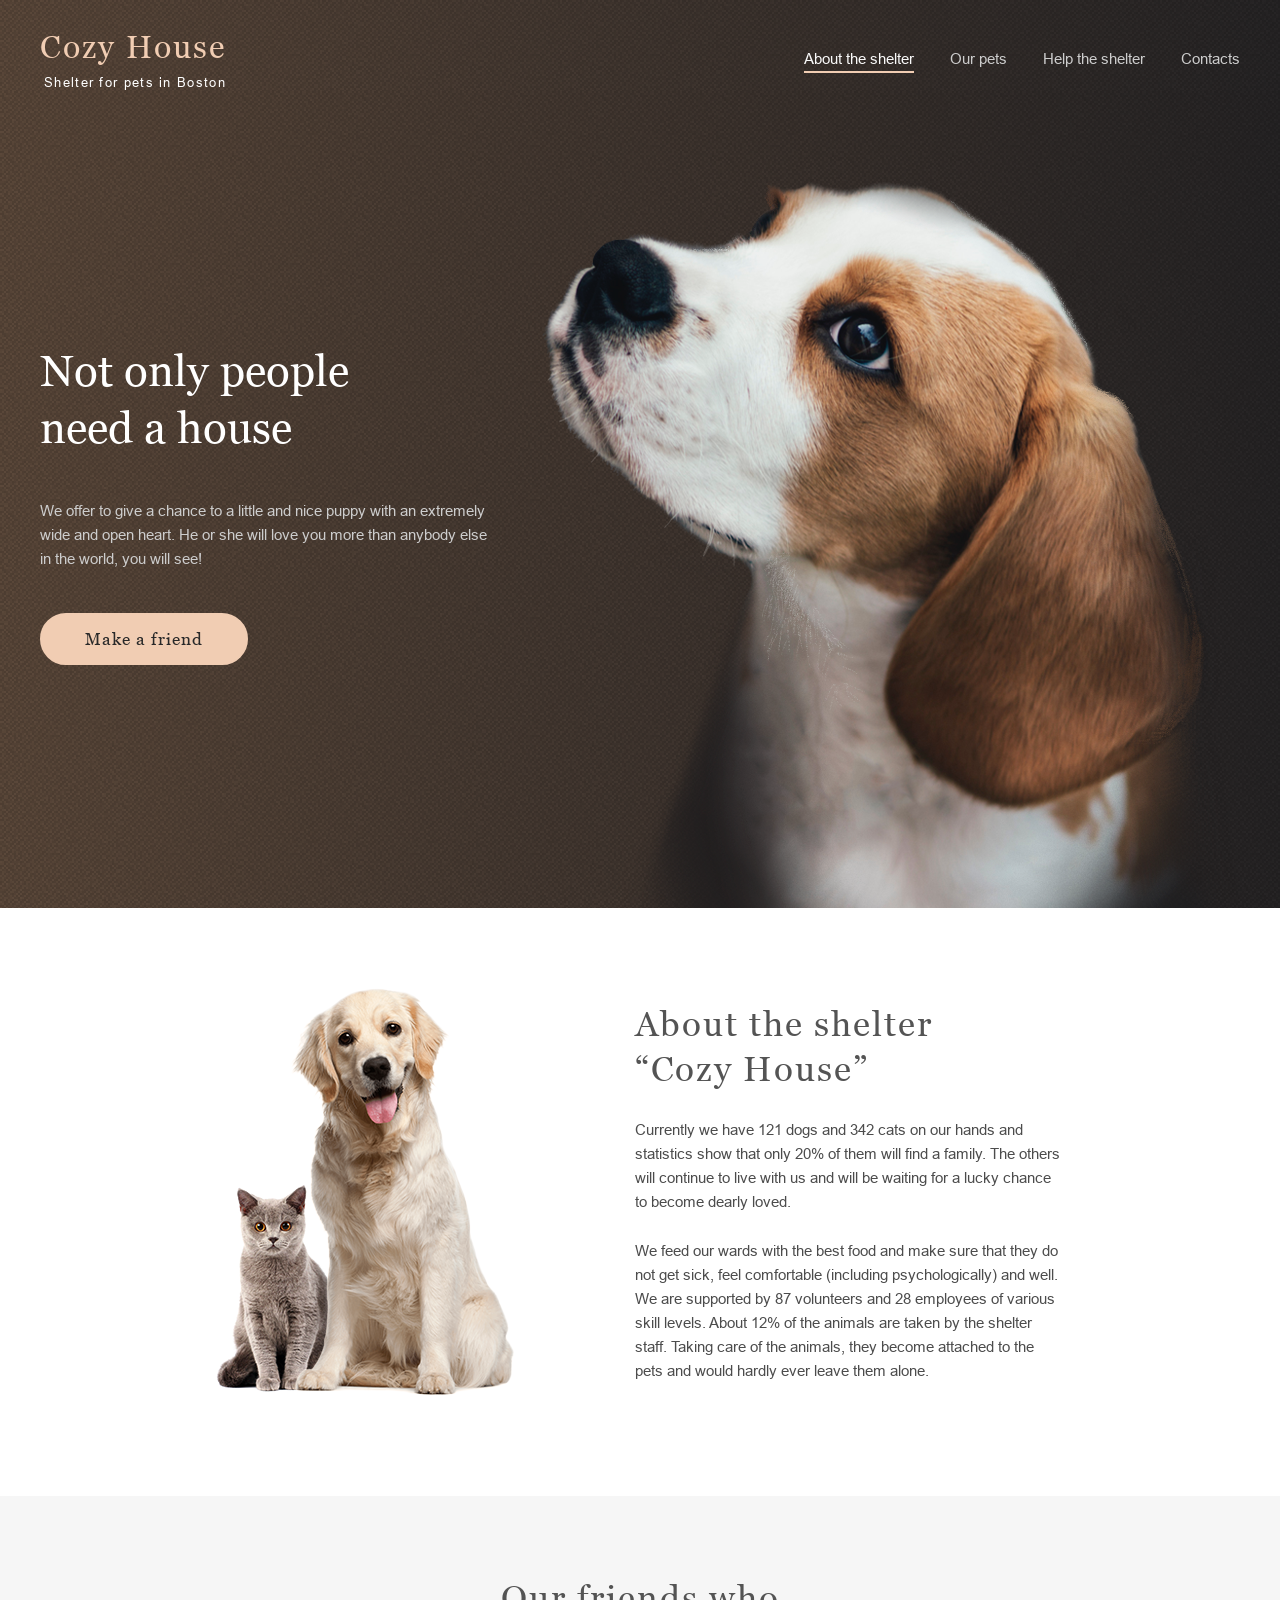
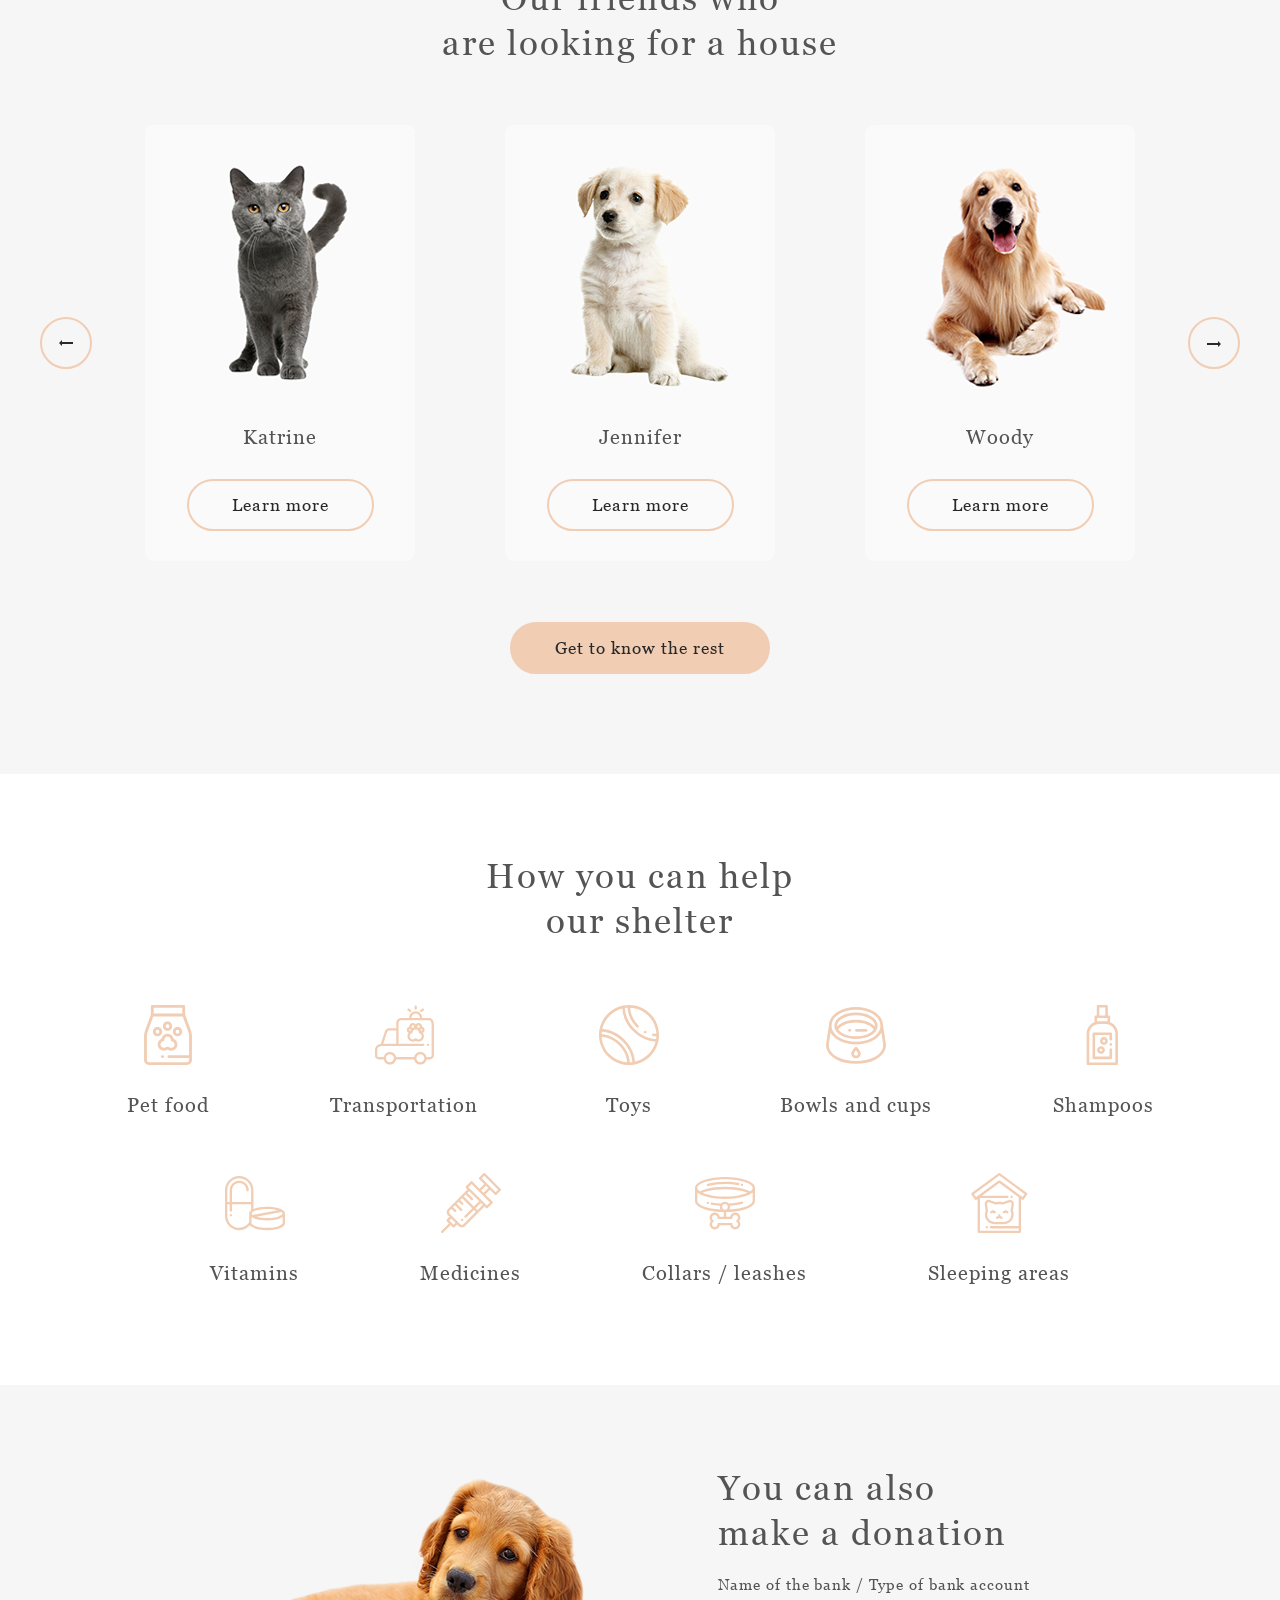
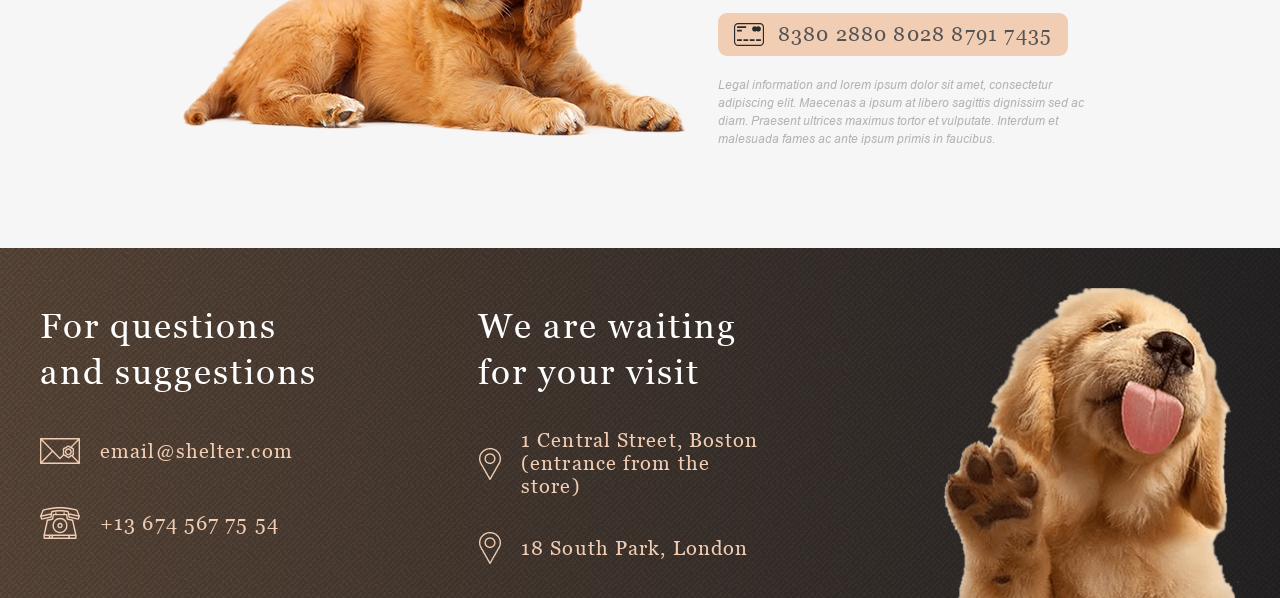
==== commit 24de69f2: "feat: add adaptiv" ====
--- a/index.html
+++ b/index.html
@@ -46,22 +46,24 @@
       <div class="hero container">
         <h1 class="visually-hidden">Cozy House</h1>
 
+       <div class="hero__horizon-wrapp">
         <div class="hero_wrapp">
           <p class="hero__slogan section-slogan">Not only people <br> need a house</p>
           <p class="hero__text basic-text">We offer to give a chance to a little and nice puppy with an extremely wide
             and
             open heart. He or she will love you more than anybody else in the world, you will see!</p>
 
-          <a class="button button-text" href="#frends">Make a friend</a>
-
-        </div>
-        <img src="./img/start-screen-puppy.png" alt="puppy" width="698" height="728">
+          <a class="hero__button button button-text" href="#frends">Make a friend</a>
+
+        </div>
+        <img class="hero__img" src="./img/start-screen-puppy.png" alt="puppy" width="698" height="728">
+       </div>
       </div>
     </section>
 
     <section class="about">
       <div class="about__container container">
-        <img src="./img/about-pets.png" alt="about-pets" width="300" height="408">
+        <img class="about__img" src="./img/about-pets.png" alt="about-pets" width="300" height="408">
 
         <div class="about__wrapp">
           <h2 class="about__title section-title">About the shelter <br> “Cozy House”</h2>
@@ -97,13 +99,13 @@
               <button class="friends__button button button--second button-text" type="button">Learn more</button>
             </li>
 
-            <li class="friends__item">
+            <li class="friends__item friends__item--1">
               <img class="friends__img" src="./img/pets-jennifer.png" alt="" width="270" height="270">
               <h3 class="friends__title-card subtitle">Jennifer</h3>
               <button class="friends__button button button--second button-text" type="button">Learn more</button>
             </li>
 
-            <li class="friends__item">
+            <li class="friends__item friends__item--2">
               <img class="friends__img" src="./img/pets-woody.png" alt="" width="270" height="270">
               <h3 class="friends__title-card subtitle">Woody</h3>
               <button class="friends__button button button--second button-text" type="button">Learn more</button>
@@ -188,7 +190,7 @@
           <h2 class="addition__title section-title">You can also <br> make a donation</h2>
 
           <p class="bank-text">Name of the bank / Type of bank account</p>
-          <a class="addition__button button subtitle" href="##">8380 2880 8028 8791 7435</a>
+          <a class="addition__button button subtitle" href="#!">8380 2880 8028 8791 7435</a>
           <p class="sub-text">
             Legal information and lorem ipsum dolor sit amet, consectetur adipiscing elit. Maecenas a
             ipsum at libero sagittis dignissim sed ac diam. Praesent ultrices maximus tortor et vulputate. Interdum et
--- a/css/style.css
+++ b/css/style.css
@@ -1,13 +1,15 @@
 @charset "UTF-8";
+
 /*===================== шрифты ===========================*/
 @font-face {
   font-family: "Arial";
   font-style: normal;
   font-weight: 400;
   src: url("../fonts/ArialMT.woff2") format("woff2"),
-   url("../fonts/ArialMT.woff") format("woff");
+    url("../fonts/ArialMT.woff") format("woff");
   font-display: swap;
 }
+
 @font-face {
   font-family: "Arial";
   font-style: italic;
@@ -15,6 +17,7 @@
   src: url("../fonts/Arial-ItalicMT.woff2") format("woff2"), url("../fonts/Arial-ItalicMT.woff") format("woff");
   font-display: swap;
 }
+
 @font-face {
   font-family: "Georgia";
   font-style: normal;
@@ -22,6 +25,7 @@
   src: url("../fonts/Georgia.woff2") format("woff2"), url("../fonts/Georgia.woff") format("woff");
   font-display: swap;
 }
+
 @font-face {
   font-family: "Georgia";
   font-style: normal;
@@ -29,6 +33,7 @@
   src: url("../fonts/Georgia-Bold.woff2") format("woff2"), url("../../fonts/Georgia-Bold.woff") format("woff");
   font-display: swap;
 }
+
 @font-face {
   font-family: "Georgia";
   font-style: italic;
@@ -36,6 +41,7 @@
   src: url("../fonts/Georgia-Italic.woff2") format("woff2"), url("../fonts/Georgia-Italic.woff") format("woff");
   font-display: swap;
 }
+
 .basic-text {
   margin-top: 0;
   margin-bottom: 0;
@@ -46,6 +52,7 @@
   color: #cdcdcd;
   font-style: normal;
 }
+
 .basic-text--dark {
   color: #4c4c4c;
 }
@@ -73,6 +80,7 @@
   font-style: normal;
   letter-spacing: 2px;
 }
+
 .section-title--footer {
   color: #ffffff;
 }
@@ -88,6 +96,7 @@
   font-style: normal;
   letter-spacing: 2px;
 }
+
 .logo-title--catalog {
   color: #545454;
 }
@@ -104,6 +113,7 @@
   letter-spacing: 1.3px;
   padding-left: 4px;
 }
+
 .logo-subtitle--catalog {
   color: #292929;
 }
@@ -133,6 +143,7 @@
   font-style: normal;
   letter-spacing: 1px;
 }
+
 .subtitle--contacts {
   color: #f1cdb3;
   text-decoration: none;
@@ -178,7 +189,7 @@
 .page {
   /*  для стики-футера*/
   height: 100%;
-    scroll-behavior: smooth;
+  scroll-behavior: smooth;
 }
 
 .page__body {
@@ -208,6 +219,7 @@
   text-decoration: none;
   transition: 0.3s ease-in-out;
 }
+
 .logo:hover {
   opacity: 0.6;
 }
@@ -247,16 +259,20 @@
 .main-nav__link:hover {
   color: #ffffff;
 }
+
 .main-nav__link--catalog {
   color: #545454;
 }
+
 .main-nav__link--catalog:hover {
   color: #292929;
 }
+
 .main-nav__link--current {
   color: #fafafa;
   cursor: default;
 }
+
 .main-nav__link--current::after {
   content: "";
   display: block;
@@ -264,14 +280,16 @@
   width: 100%;
   background-color: #f1cdb3;
 }
+
 .main-nav__link--current-catalog {
   color: #292929;
 }
 
 .header {
-    padding-top: 30px;
-  padding-bottom: 89px;
-}
+  padding-top: 30px;
+  /* padding-bottom: 89px; */
+}
+
 .header--catalog {
   background-color: #ffffff;
   padding-bottom: 30px;
@@ -282,8 +300,11 @@
   align-items: center;
   justify-content: space-between;
 }
-
 .hero {
+  padding-top: 89px;
+}
+
+.hero__horizon-wrapp {
   display: flex;
   align-items: start;
   justify-content: space-between;
@@ -313,9 +334,11 @@
 
   transition: 0.3s ease-in-out;
 }
+
 .button--second {
   background-color: transparent;
 }
+
 .button:not(:disabled):hover {
   cursor: pointer;
   background-color: #fddcc4;
@@ -330,9 +353,11 @@
 
   transition: 0.3s ease-in-out;
 }
+
 .button-pagination--second {
   background-color: transparent;
 }
+
 .button-pagination:not(:disabled):hover {
   cursor: pointer;
   background-color: #fddcc4;
@@ -353,6 +378,10 @@
 
 }
 
+.about__img {
+  display: block;
+}
+
 .about__container {
   display: flex;
   align-items: start;
@@ -396,6 +425,7 @@
   justify-content: center;
   margin-bottom: 61px;
 }
+
 .friends__list--catalog {
   flex-wrap: wrap;
   gap: 30px 40px;
@@ -408,11 +438,13 @@
 
   transition: 0.3s ease-in-out;
 }
+
 .friends__item:hover {
   cursor: pointer;
   background-color: #ffffff;
   box-shadow: 0 2px 35px 14px rgba(13, 13, 13, 0.04);
 }
+
 .friends__item:hover :not(:disabled).friends__button {
   background-color: #fddcc4;
   border-color: #fddcc4;
@@ -461,18 +493,22 @@
 
   transition: 0.3s ease-in-out;
 }
+
 .slider__btn--left {
   transform: rotate(180deg);
   background-image: url("../img/Arrow.svg");
 }
+
 .slider__btn--right {
   background-image: url("../img/Arrow.svg");
 }
+
 .slider__btn:not(:disabled):hover {
   cursor: pointer;
   background-color: #fddcc4;
   border-color: #fddcc4;
 }
+
 .slider__btn:disabled {
   color: #cdcdcd;
   border-color: #cdcdcd;
@@ -530,6 +566,10 @@
   display: flex;
   flex-direction: column;
   gap: 20px;
+}
+
+.addition__img {
+  display: block;
 }
 
 .addition__button {
@@ -540,6 +580,7 @@
   text-decoration: none;
   letter-spacing: 1.2px;
 }
+
 .addition__button::before {
   content: "";
   display: inline-block;
@@ -566,6 +607,7 @@
   max-width: 280px;
   padding-top: 16px;
 }
+
 .main-footer__wrapp--2 {
   gap: 34px;
   max-width: 295px;
@@ -576,7 +618,13 @@
   align-items: center;
   grid-template-columns: 40px auto;
   gap: 20px;
-}
+  transition: 0.3s ease-in-out;
+}
+
+.main-footer__icon:hover {
+  opacity: 0.6;
+}
+
 .main-footer__icon::before {
   box-sizing: border-box;
   content: "";
@@ -595,9 +643,11 @@
 .main-footer__icon--email::before {
   background-image: url("../img/icons/icon-email.svg");
 }
+
 .main-footer__icon--tel::before {
   background-image: url("../img/icons/icon-phone.svg");
 }
+
 .main-footer__icon--address::before {
   width: 23px;
   background-image: url("../img/icons/icon-marker.png");
@@ -625,4 +675,302 @@
   width: 52px;
   height: 52px;
 }
+
+.pagination__number {
+  pointer-events: none;
+}
+
 /*# sourceMappingURL=style.css.map */
+
+/* * {
+  outline: auto;
+} */
+
+@media (max-width: 1279px) 
+/* and (min-width: 768px) */
+{
+  .container {
+    box-sizing: border-box;
+    max-width: 1279px;
+    min-width: 768px;
+    padding-left: 30px;
+    padding-right: 30px;
+  }
+
+  .header {
+    padding-bottom: 0;
+  }
+
+  .header--catalog {
+    padding-bottom: 30px;
+  }
+
+  .hero {
+    padding-top: 60px;
+  }
+
+  .hero__horizon-wrapp {
+    box-sizing: border-box;
+    padding-left: 69px;
+    padding-right: 70px;
+   
+    flex-direction: column;
+  }
+
+
+  .hero_wrapp {
+    margin: 0 auto;
+    padding-left: 55px;
+    padding-right: 55px;
+    margin-bottom: 100px;
+  }
+
+  .hero__img {
+    display: block;
+    width: 569px;
+    height: 593px;
+    margin-left: 69px;
+  }
+
+.hero__button {
+  margin: 0 auto;
+}
+
+  .about__container {
+    padding-left: 135px;
+    padding-right: 135px;
+    flex-direction: column;
+    align-items: center;
+  }
+
+  .about__wrapp {
+    max-width: 440px;
+    order: -1;
+  }
+
+  .friends__list {
+    gap: 40px;
+  }
+
+  .help__list {
+    padding-left: 30px;
+    padding-right: 30px;
+    gap: 55px 60px;
+  }
+
+  .addition__container {
+    flex-direction: column;
+  }
+
+  .addition__wrapp {
+    order: -1;
+  }
+
+  .main-footer {
+    padding-left: 64px;
+    padding-right: 36px;
+
+    grid-template-columns: 278px 300px;
+    gap: 60px;
+  }
+
+  .main-footer__img {
+    grid-column-start: 1;
+    grid-column-end: 3;
+    margin: 0 auto;
+  }
+
+  .friends__item--2 {
+    display: none;
+  }
+
+}
+
+  @media (max-width: 767px) {
+    .container {
+      max-width: 767px;
+      padding-left: 10px;
+      padding-right: 10px;
+      min-width: 320px;
+    }
+
+    .main-nav__list {
+      display: none;
+    }
+
+    .section-title {
+      font-size: 25px;
+    }
+
+    .hero__horizon-wrapp {
+     
+      padding-left: 0;
+      padding-right: 0;
+    }
+
+    .hero_wrapp {
+      box-sizing: border-box;
+      max-width: 100%;
+      padding-left: 0;
+      padding-right: 0;
+      margin-bottom: 105px;
+    }
+
+.hero__text {
+  text-align: center;
+}
+
+    .section-slogan {
+      font-size: 25px;
+      text-align: center;
+    }
+
+    .hero__img {
+      width: 260px;
+      height: 272px;
+      margin-left: 40px;
+    }
+
+    .about {
+      padding-top: 42px;
+      padding-bottom: 42px;
+    }
+
+    .about__title {
+      text-align: center;
+    }
+
+    .about__wrapp {
+      margin-left: 15px;
+      margin-right: 15px;
+    }
+
+    .about__img {
+      width: 260px;
+      height: 354px;
+    }
+
+    .basic-text--dark {
+      text-align: justify;
+    }
+
+    .friends {
+      padding-top: 42px;
+      padding-bottom: 42px;
+    }
+
+    .friends__title {
+      margin-bottom: 42px;
+
+  }
+
+  .friends__list {
+    margin-bottom: 20px;
+  }
+
+  .friends__item--1 {
+    display: none;
+  }
+
+  .slider__wrapp {
+    position: static  ;
+   
+    display: flex;
+    justify-content: center;
+    gap: 80px;
+  }
+
+.slider {
+  margin-bottom: 42px;
+}
+
+.help {
+  padding-top: 42px;
+  padding-bottom: 42px;
+}
+
+.help__list {
+  padding-left: 5px;
+  padding-right: 5px;
+  gap: 30px;
+
+  justify-content: start;
+  outline: auto ;
+}
+
+.help__item {
+width: 130px;
+
+outline: auto ;
+
+}
+
+.subtitle {
+   font-size: 15px;
+  line-height: 110%;
+ }
+
+
+ .addition {
+  padding-top: 42px;
+  padding-bottom: 42px;
+ }
+
+.addition__title {
+  text-align: center;
+}
+
+.bank-text {
+  letter-spacing: 0;
+}
+
+.sub-text {
+  padding-left: 10px;
+  padding-right: 10px;
+text-align: justify;
+}
+
+.addition__img {
+  width: 260px;
+  height: 135px;
+}
+
+.main-footer {
+  padding-left: 10px;
+  padding-right: 10px;
+  grid-template-columns: auto;
+  gap: 0;
+
+}
+.main-footer__img {
+  grid-column-start: 1;
+  grid-column-end: 2;
+  width: 260px;
+  height: 269px;
+  margin: 0 auto;
+margin-top: 40px;
+}
+
+.main-footer__wrapp {
+  max-width: 300px;
+  align-items: center;
+  text-align: center;
+  margin: 0 auto;
+}
+
+.friends__list {
+  gap: 30px;
+}
+
+.pagination {
+    gap: 10px;
+}
+
+
+
+
+
+}
+
+
+
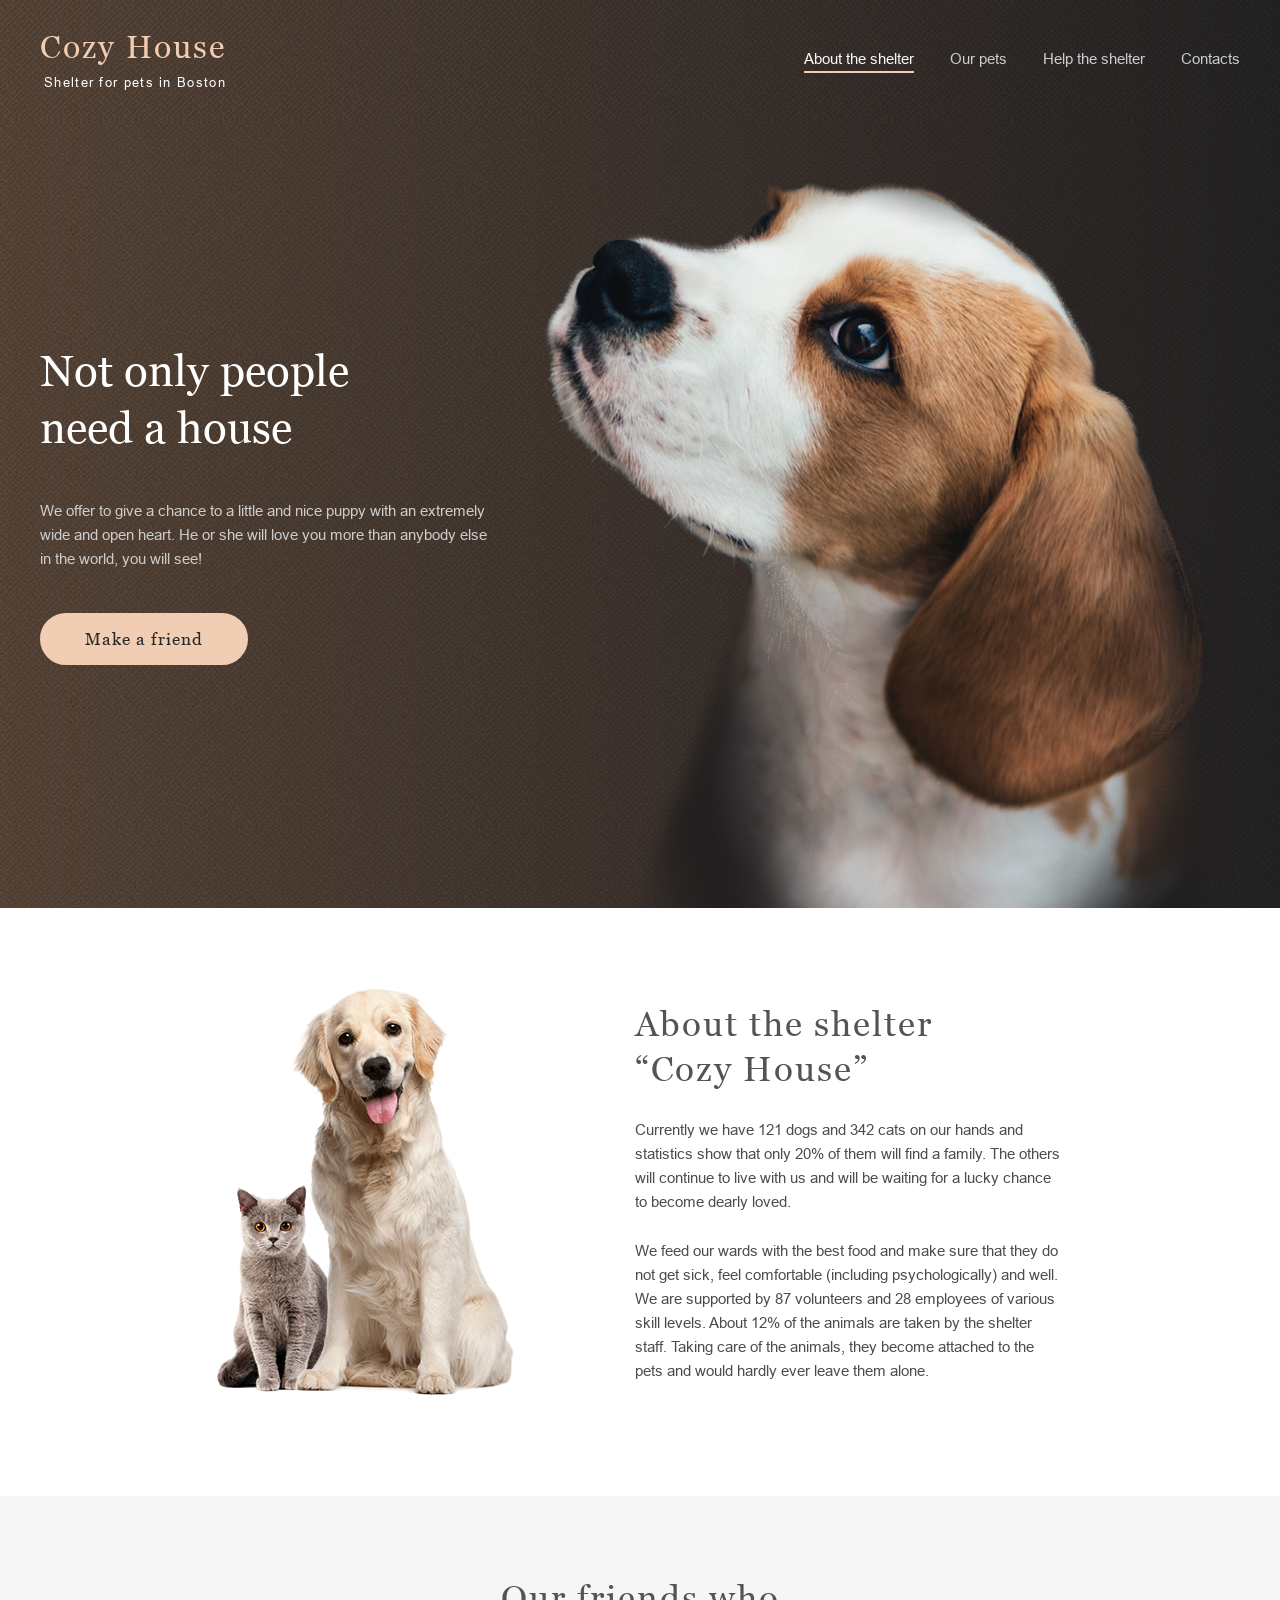
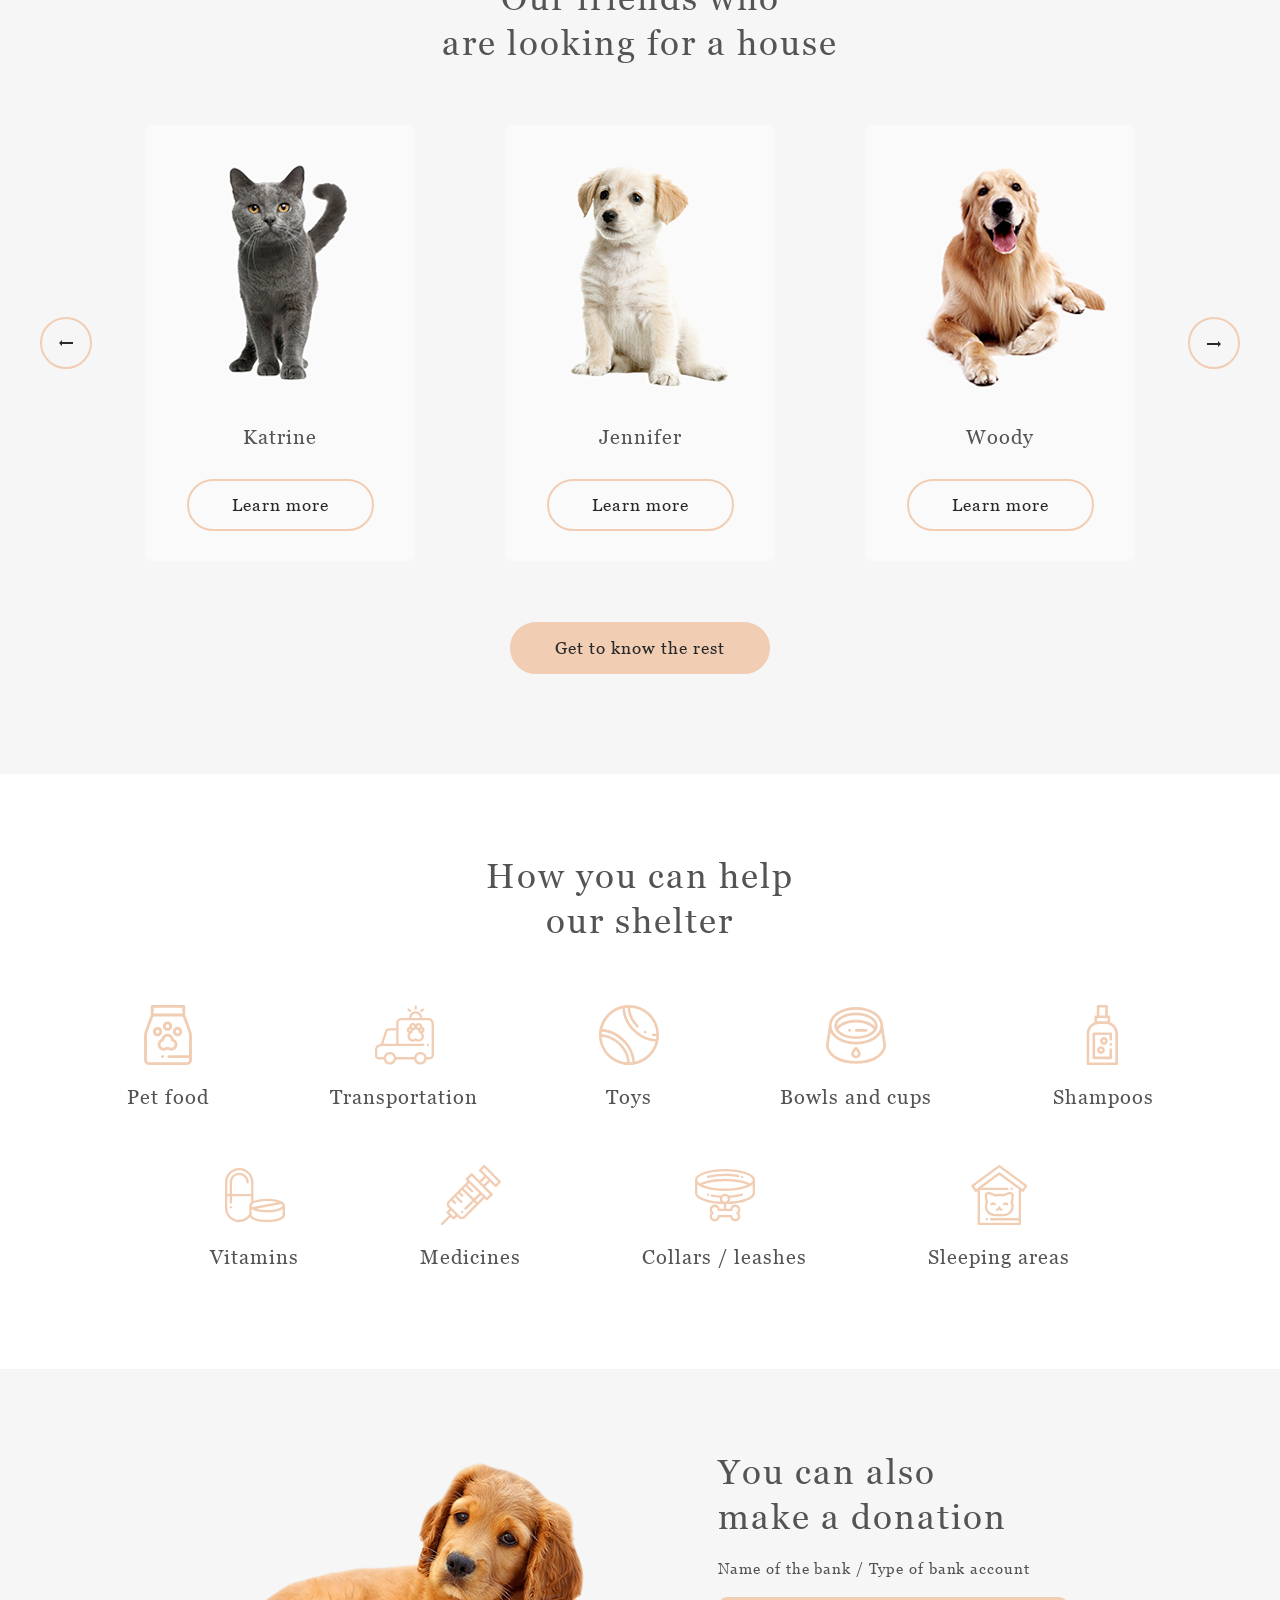
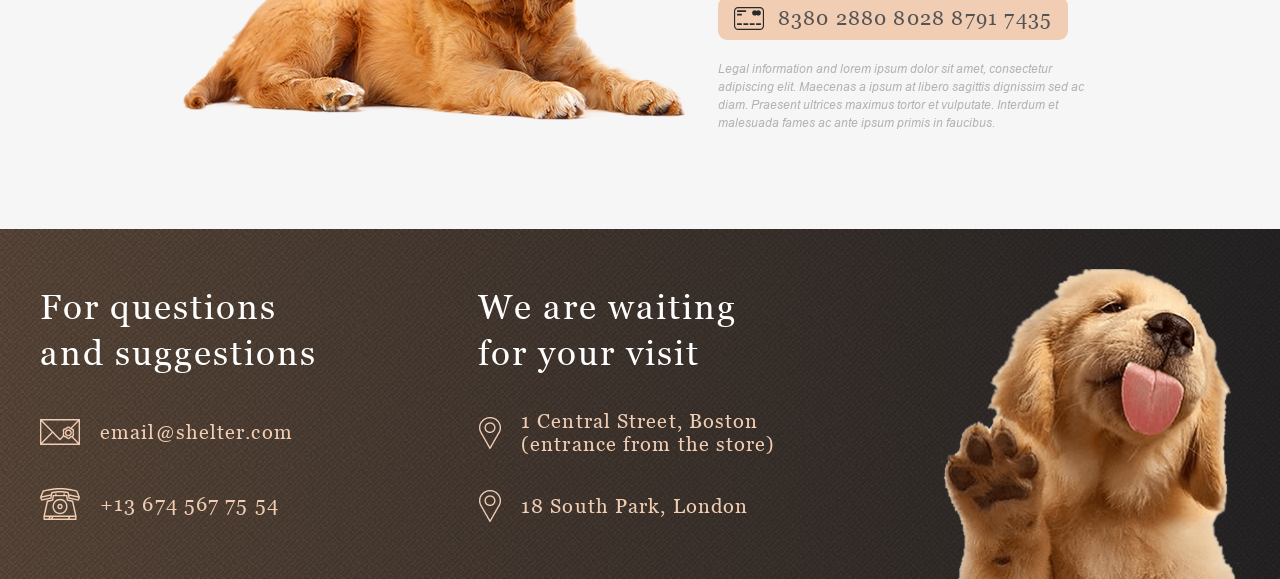
==== commit 56363cc7: "feat: add adaptiv mobale" ====
--- a/index.html
+++ b/index.html
@@ -38,6 +38,10 @@
           </li>
         </ul>
       </nav>
+
+      <button class="hamburger hamburger--open" type="button" aria-label="открыть меню">
+        <span class="visually-hidden">Меню</span>
+      </button>
     </div>
   </header>
 
@@ -135,48 +139,48 @@
 
         <ul class="help__list">
           <li class="help__item">
-            <img src="./img/icons/icon-pet-food.svg" width="60" height="60" alt="">
-            <p class="help__title-card subtitle">Pet food </p>
-          </li>
-
-          <li class="help__item">
-            <img src="./img/icons/icon-transportation.svg" width="60" height="60" alt="">
-            <p class="help__title-card subtitle">Transportation</p>
-          </li>
-
-          <li class="help__item">
-            <img src="./img/icons/icon-toys.svg" width="60" height="60" alt="">
-            <p class="help__title-card subtitle">Toys</p>
-          </li>
-
-          <li class="help__item">
-            <img src="./img/icons/icon-bowls-and-cups.svg" width="60" height="60" alt="">
-            <p class="help__title-card subtitle"> Bowls and cups</p>
-          </li>
-
-          <li class="help__item">
-            <img src="./img/icons/icon-shampoos.svg" width="60" height="60" alt="">
-            <p class="help__title-card subtitle"> Shampoos</p>
-          </li>
-
-          <li class="help__item">
-            <img src="./img/icons/icon-vitamins.svg" width="60" height="60" alt="">
-            <p class="help__title-card subtitle">Vitamins</p>
-          </li>
-
-          <li class="help__item">
-            <img src="./img/icons/icon-medicines.svg" width="60" height="60" alt="">
-            <p class="help__title-card subtitle">Medicines</p>
-          </li>
-
-          <li class="help__item">
-            <img src="./img/icons/icon-collars-leashes.svg" width="60" height="60" alt="">
-            <p class="help__title-card subtitle">Collars / leashes</p>
-          </li>
-
-          <li class="help__item">
-            <img src="./img/icons/icon-sleeping-area.svg" width="60" height="60" alt="">
-            <p class="help__title-card subtitle">Sleeping areas</p>
+            <img class="help__icon" src="./img/icons/icon-pet-food.svg" width="60" height="60" alt="">
+            <p class="help__title-card subtitle subtitle--card">Pet food </p>
+          </li>
+
+          <li class="help__item">
+            <img class="help__icon" src="./img/icons/icon-transportation.svg" width="60" height="60" alt="">
+            <p class="help__title-card subtitle subtitle--card">Transportation</p>
+          </li>
+
+          <li class="help__item">
+            <img class="help__icon" src="./img/icons/icon-toys.svg" width="60" height="60" alt="">
+            <p class="help__title-card subtitle subtitle--card">Toys</p>
+          </li>
+
+          <li class="help__item">
+            <img class="help__icon" src="./img/icons/icon-bowls-and-cups.svg" width="60" height="60" alt="">
+            <p class="help__title-card subtitle subtitle--card"> Bowls and cups</p>
+          </li>
+
+          <li class="help__item">
+            <img class="help__icon" src="./img/icons/icon-shampoos.svg" width="60" height="60" alt="">
+            <p class="help__title-card subtitle subtitle--card"> Shampoos</p>
+          </li>
+
+          <li class="help__item">
+            <img class="help__icon" src="./img/icons/icon-vitamins.svg" width="60" height="60" alt="">
+            <p class="help__title-card subtitle subtitle--card">Vitamins</p>
+          </li>
+
+          <li class="help__item">
+            <img class="help__icon" src="./img/icons/icon-medicines.svg" width="60" height="60" alt="">
+            <p class="help__title-card subtitle subtitle--card">Medicines</p>
+          </li>
+
+          <li class="help__item">
+            <img class="help__icon" src="./img/icons/icon-collars-leashes.svg" width="60" height="60" alt="">
+            <p class="help__title-card subtitle subtitle--card">Collars / leashes</p>
+          </li>
+
+          <li class="help__item">
+            <img class="help__icon" src="./img/icons/icon-sleeping-area.svg" width="60" height="60" alt="">
+            <p class="help__title-card subtitle subtitle--card">Sleeping areas</p>
           </li>
         </ul>
       </div>
--- a/css/style.css
+++ b/css/style.css
@@ -77,8 +77,9 @@
   line-height: 130%;
   font-weight: 400;
   color: #545454;
+  letter-spacing: 2px;
+
   font-style: normal;
-  letter-spacing: 2px;
 }
 
 .section-title--footer {
@@ -285,9 +286,13 @@
   color: #292929;
 }
 
+.hamburger {
+  display: none;
+}
+
 .header {
   padding-top: 30px;
-  /* padding-bottom: 89px; */
+  padding-bottom: 30px;
 }
 
 .header--catalog {
@@ -300,8 +305,9 @@
   align-items: center;
   justify-content: space-between;
 }
+
 .hero {
-  padding-top: 89px;
+  padding-top: 59px;
 }
 
 .hero__horizon-wrapp {
@@ -545,13 +551,13 @@
 .help__title-card {
   margin-top: 22px;
   text-align: center;
+  margin-top: 14px;
 }
 
 .addition {
   padding-top: 81px;
-  padding-bottom: 100px;
+  padding-bottom: 97px;
   background-color: #f6f6f6;
-
 }
 
 .addition__container {
@@ -637,7 +643,7 @@
 }
 
 .main-footer__icon--address {
-  grid-template-columns: 23px auto;
+  grid-template-columns: 23px 260px;
 }
 
 .main-footer__icon--email::before {
@@ -686,9 +692,11 @@
   outline: auto;
 } */
 
-@media (max-width: 1279px) 
+/* ========================================== */
+
+@media (max-width: 1279px)
 /* and (min-width: 768px) */
-{
+  {
   .container {
     box-sizing: border-box;
     max-width: 1279px;
@@ -697,26 +705,21 @@
     padding-right: 30px;
   }
 
-  .header {
-    padding-bottom: 0;
-  }
-
   .header--catalog {
     padding-bottom: 30px;
   }
 
   .hero {
-    padding-top: 60px;
+    padding-top: 30px;
   }
 
   .hero__horizon-wrapp {
     box-sizing: border-box;
     padding-left: 69px;
     padding-right: 70px;
-   
+
     flex-direction: column;
   }
-
 
   .hero_wrapp {
     margin: 0 auto;
@@ -732,21 +735,28 @@
     margin-left: 69px;
   }
 
-.hero__button {
-  margin: 0 auto;
-}
+  .hero__button {
+    margin: 0 auto;
+  }
 
   .about__container {
     padding-left: 135px;
     padding-right: 135px;
     flex-direction: column;
     align-items: center;
+    gap: 78px;
   }
 
   .about__wrapp {
-    max-width: 440px;
+    max-width: 430px;
     order: -1;
   }
+
+  .about__title {
+    margin-top: 0;
+    margin-bottom: 23px;
+  }
+
 
   .friends__list {
     gap: 40px;
@@ -758,8 +768,17 @@
     gap: 55px 60px;
   }
 
+  .help__item {
+    width: 170px;
+  }
+
+  .help__title-card {
+    margin-top: 23px;
+  }
+
   .addition__container {
     flex-direction: column;
+    gap: 61px;
   }
 
   .addition__wrapp {
@@ -770,9 +789,16 @@
     padding-left: 64px;
     padding-right: 36px;
 
+    padding-top: 30px;
+
     grid-template-columns: 278px 300px;
     gap: 60px;
   }
+
+  .main-footer__wrapp {
+    padding-top: 0;
+  }
+
 
   .main-footer__img {
     grid-column-start: 1;
@@ -780,88 +806,130 @@
     margin: 0 auto;
   }
 
+  .friends--catalog {
+    padding-bottom: 76px;
+  }
+
   .friends__item--2 {
     display: none;
   }
 
-}
-
-  @media (max-width: 767px) {
-    .container {
-      max-width: 767px;
-      padding-left: 10px;
-      padding-right: 10px;
-      min-width: 320px;
-    }
-
-    .main-nav__list {
-      display: none;
-    }
-
-    .section-title {
-      font-size: 25px;
-    }
-
-    .hero__horizon-wrapp {
-     
-      padding-left: 0;
-      padding-right: 0;
-    }
-
-    .hero_wrapp {
-      box-sizing: border-box;
-      max-width: 100%;
-      padding-left: 0;
-      padding-right: 0;
-      margin-bottom: 105px;
-    }
-
-.hero__text {
-  text-align: center;
-}
-
-    .section-slogan {
-      font-size: 25px;
-      text-align: center;
-    }
-
-    .hero__img {
-      width: 260px;
-      height: 272px;
-      margin-left: 40px;
-    }
-
-    .about {
-      padding-top: 42px;
-      padding-bottom: 42px;
-    }
-
-    .about__title {
-      text-align: center;
-    }
-
-    .about__wrapp {
-      margin-left: 15px;
-      margin-right: 15px;
-    }
-
-    .about__img {
-      width: 260px;
-      height: 354px;
-    }
-
-    .basic-text--dark {
-      text-align: justify;
-    }
-
-    .friends {
-      padding-top: 42px;
-      padding-bottom: 42px;
-    }
-
-    .friends__title {
-      margin-bottom: 42px;
-
+  .friends__item--3 {
+    display: none;
+  }
+
+  .catalog__title {
+    margin-bottom: 28px;
+  }
+
+  .friends__list--catalog {
+    gap: 30px 40px;
+    margin-bottom: 38px;
+  }
+
+  .main-footer__wrapp--2 {
+    gap: 32px;
+  }
+
+  .main-footer__img {
+    margin-top: 3px;
+  }
+
+
+}
+
+/* ========================================== */
+
+
+@media (max-width: 767px) {
+  .container {
+    max-width: 767px;
+    padding-left: 10px;
+    padding-right: 10px;
+    min-width: 320px;
+  }
+
+  .main-nav__list {
+    display: none;
+  }
+
+  .section-title {
+    font-size: 25px;
+    letter-spacing: 1.5px;
+
+  }
+
+  .hero__horizon-wrapp {
+    padding-left: 0;
+    padding-right: 0;
+  }
+
+  .hero_wrapp {
+    box-sizing: border-box;
+    max-width: 100%;
+    padding-left: 0;
+    padding-right: 0;
+    margin-bottom: 105px;
+  }
+
+  .hero__text {
+    text-align: center;
+  }
+
+  .section-slogan {
+    font-size: 25px;
+    text-align: center;
+    letter-spacing: 1.5px;
+    margin-bottom: 40px;
+  }
+
+  .hero__img {
+    width: 260px;
+    height: 272px;
+    margin-left: 40px;
+  }
+
+  .about {
+    padding-top: 42px;
+    padding-bottom: 42px;
+  }
+
+  .about__title {
+    text-align: center;
+    letter-spacing: 1.5px;
+    margin-bottom: 24px;
+  }
+
+  .about__text {
+    margin-bottom: 22px;
+  }
+
+  .about__wrapp {
+    margin-left: 15px;
+    margin-right: 15px;
+  }
+
+  .about__container {
+    gap: 40px;
+  }
+
+  .about__img {
+    width: 260px;
+    height: 354px;
+  }
+
+  .basic-text--dark {
+    text-align: justify;
+  }
+
+  .friends {
+    padding-top: 42px;
+    padding-bottom: 42px;
+  }
+
+  .friends__title {
+    margin-bottom: 42px;
+    letter-spacing: 1.5px;
   }
 
   .friends__list {
@@ -872,105 +940,207 @@
     display: none;
   }
 
+
+  .friends__item--4 {
+    display: none;
+  }
+
   .slider__wrapp {
-    position: static  ;
-   
+    position: static;
+
     display: flex;
     justify-content: center;
     gap: 80px;
   }
 
-.slider {
-  margin-bottom: 42px;
-}
-
-.help {
-  padding-top: 42px;
-  padding-bottom: 42px;
-}
-
-.help__list {
-  padding-left: 5px;
-  padding-right: 5px;
-  gap: 30px;
-
-  justify-content: start;
-  outline: auto ;
-}
-
-.help__item {
-width: 130px;
-
-outline: auto ;
-
-}
-
-.subtitle {
+  .slider {
+    margin-bottom: 42px;
+  }
+
+  .help {
+    padding-top: 42px;
+    padding-bottom: 42px;
+  }
+
+  .help__title {
+    margin-top: 0;
+    margin-bottom: 38px;
+  }
+
+  .help__title-card {
+    margin-top: 14px;
+  }
+
+  .help__list {
+    padding-left: 5px;
+    padding-right: 5px;
+    gap: 30px;
+
+    justify-content: start;
+  }
+
+  .help__item {
+    width: 130px;
+  }
+
+  .help__icon {
+    width: 50px;
+    height: 50px;
+  }
+
+  .subtitle--card {
+    font-size: 15px;
+    line-height: 110%;
+  }
+
+  .addition {
+    padding-top: 42px;
+    padding-bottom: 42px;
+  }
+
+  .addition__title {
+    text-align: center;
+  }
+
+  .bank-text {
+    letter-spacing: 0;
+    line-height: 160%;
+    text-align: center;
+  }
+
+  .addition__container {
+    gap: 40px;
+  }
+
+  .addition__button {
+    box-sizing: border-box;
+    margin-left: 9px;
+    margin-right: 10px;
    font-size: 15px;
-  line-height: 110%;
- }
-
-
- .addition {
-  padding-top: 42px;
-  padding-bottom: 42px;
- }
-
-.addition__title {
-  text-align: center;
-}
-
-.bank-text {
-  letter-spacing: 0;
-}
-
-.sub-text {
-  padding-left: 10px;
-  padding-right: 10px;
-text-align: justify;
-}
-
-.addition__img {
-  width: 260px;
-  height: 135px;
-}
-
-.main-footer {
-  padding-left: 10px;
-  padding-right: 10px;
-  grid-template-columns: auto;
-  gap: 0;
-
-}
-.main-footer__img {
-  grid-column-start: 1;
-  grid-column-end: 2;
-  width: 260px;
-  height: 269px;
-  margin: 0 auto;
-margin-top: 40px;
-}
-
-.main-footer__wrapp {
-  max-width: 300px;
-  align-items: center;
-  text-align: center;
-  margin: 0 auto;
-}
-
-.friends__list {
-  gap: 30px;
-}
-
-.pagination {
+    letter-spacing: 0.9px;
+    line-height: 110%;
+    padding-left: 13px;
+    padding-right: 13px;
+  }
+
+  .sub-text {
+    padding-left: 10px;
+    padding-right: 10px;
+    text-align: justify;
+  }
+
+  .addition__img {
+    width: 260px;
+    height: 135px;
+  }
+
+  .main-footer {
+    padding-left: 10px;
+    padding-right: 10px;
+    grid-template-columns: auto;
+    gap: 0;
+
+  }
+
+  .main-footer__img {
+    grid-column-start: 1;
+    grid-column-end: 2;
+    width: 260px;
+    height: 269px;
+    margin: 0 auto;
+    margin-top: 40px;
+  }
+
+  .main-footer__wrapp {
+    max-width: 300px;
+    align-items: center;
+    text-align: center;
+    margin: 0 auto;
+  }
+
+  .main-footer__wrapp--2 .main-footer__title {
+    padding-left: 15px;
+    padding-right: 15px;
+    margin-top: 40px;
+  }
+
+  .main-footer__wrapp--2 {
+    gap: 39px;
+  }
+
+  .subtitle--contacts {
+    text-align: start;
+  }
+
+  .friends__list {
+    gap: 30px;
+  }
+
+  .catalog__title {
+    margin-bottom: 40px;
+  }
+
+  .friends__title-card {
+    margin-bottom: 29px;
+  }
+
+  .friends__list--catalog {
+    margin-bottom: 42px;
+  }
+
+  .pagination {
     gap: 10px;
-}
-
-
-
-
-
-}
-
-
-
+  }
+
+  .header__container {
+    align-items: baseline;
+    padding-left: 20px;
+    padding-right: 20px;
+  }
+
+  .hamburger {
+    display: block;
+    width: 30px;
+    height: 22px;
+    box-sizing: border-box;
+    position: relative;
+    border: none;
+    padding: 0;
+    background-color: transparent;
+    cursor: pointer;
+  }
+
+
+  .hamburger--open::before {
+    content: "";
+    position: absolute;
+    display: inline-block;
+    width: 100%;
+    height: 2px;
+    background-color: #F1CDB3;
+    top: 1px;
+    left: 0;
+    box-shadow: 0 9px 0 0 #F1CDB3, 0 18px 0 0 #F1CDB3;
+  }
+
+  .hamburger--closed::after,
+  .hamburger--closed::before {
+    content: "";
+    position: absolute;
+    display: inline-block;
+    width: 100%;
+    height: 2px;
+    background-color: #000000;
+    top: calc(50% - 1px);
+    right: -3px;
+  }
+
+  .hamburger--closed::after {
+    transform: rotate(-45deg);
+  }
+
+  .hamburger--closed::before {
+    transform: rotate(45deg);
+  }
+
+}
